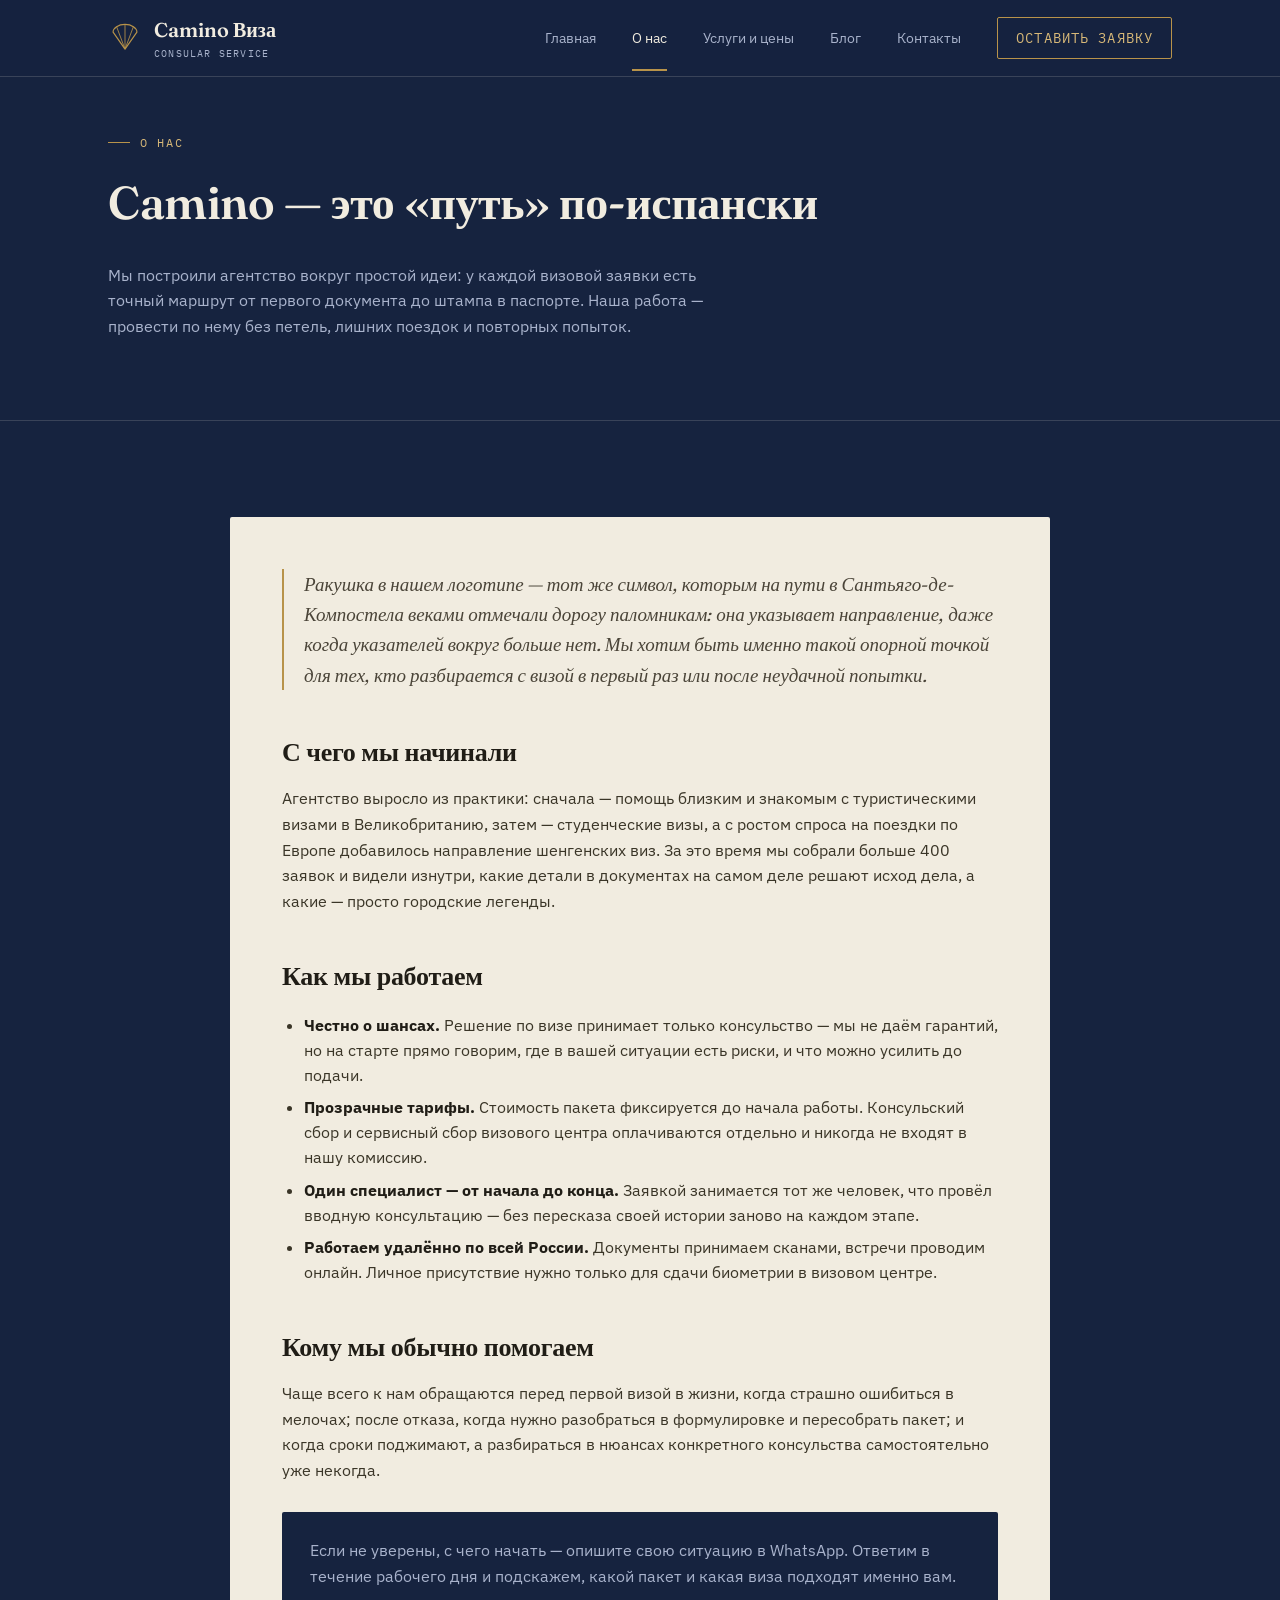
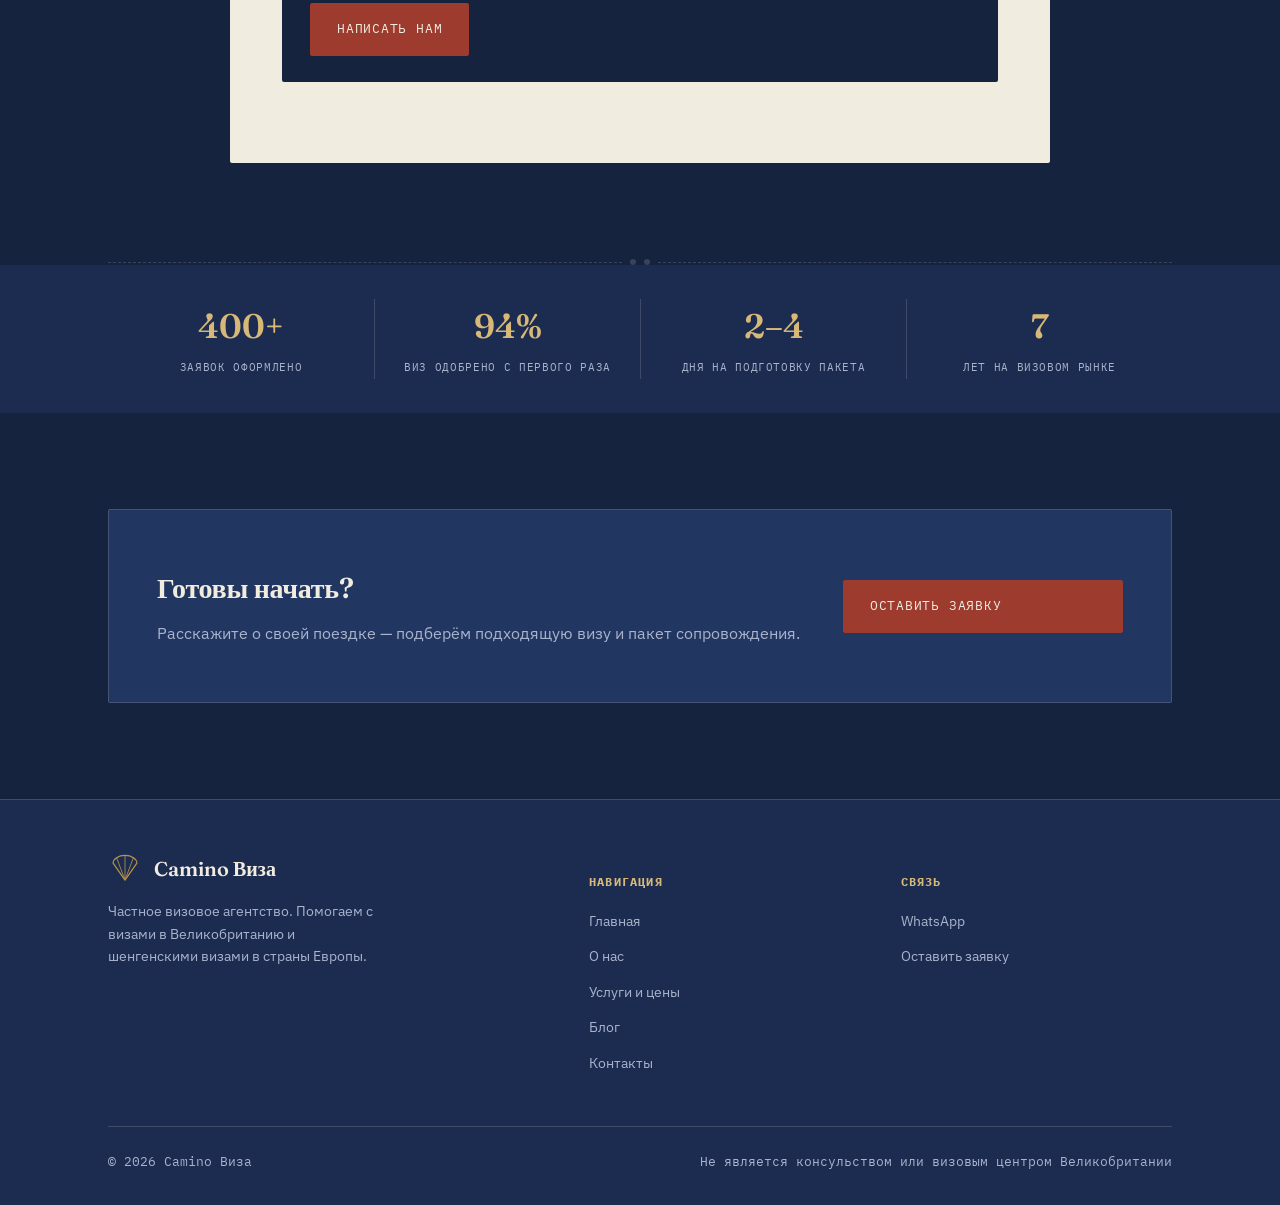
==== about.html @ cd6d2263 "Add files via upload" ====
<!DOCTYPE html>
<html lang="ru">
<head>
<meta charset="UTF-8">
<meta name="viewport" content="width=device-width, initial-scale=1.0">
<title>О нас — Camino Виза</title>
<meta name="description" content="Camino Виза — частное визовое агентство. Помогаем с туристическими и студенческими визами в Великобританию и шенгенскими визами в страны Европы. Честно о шансах, прозрачные тарифы, личный контакт.">
<link rel="canonical" href="https://caminovisa.ru/about.html">
<meta property="og:type" content="website">
<meta property="og:title" content="О нас — Camino Виза">
<meta property="og:description" content="Частное визовое агентство: честно о шансах, прозрачные тарифы, личный контакт вместо колл-центра.">
<link rel="preconnect" href="https://fonts.googleapis.com">
<link rel="stylesheet" href="style.css">
</head>
<body>

<header class="site-header">
  <div class="container">
    <a href="index.html" class="brand">
      <svg class="mark" viewBox="0 0 40 40" fill="none" xmlns="http://www.w3.org/2000/svg">
        <path d="M20 33 L6 13 A14 9 0 0 1 34 13 Z" stroke="#b8934a" stroke-width="1.4" stroke-linejoin="round"/>
        <path d="M20 33 L10.1 6.6" stroke="#b8934a" stroke-width="1"/>
        <path d="M20 33 L20 4" stroke="#b8934a" stroke-width="1"/>
        <path d="M20 33 L29.9 6.6" stroke="#b8934a" stroke-width="1"/>
      </svg>
      <span>Camino Виза<small>Consular Service</small></span>
    </a>
    <nav class="nav" id="siteNav">
      <a href="index.html">Главная</a>
      <a href="about.html" class="active">О нас</a>
      <a href="services.html">Услуги и цены</a>
      <a href="blog.html">Блог</a>
      <a href="contacts.html">Контакты</a>
      <a href="contacts.html" class="nav-cta">Оставить заявку</a>
    </nav>
    <button class="burger" id="burgerBtn" aria-label="Меню">☰</button>
  </div>
</header>

<section class="page-hero">
  <div class="container">
    <div class="eyebrow">О нас</div>
    <h1>Camino — это «путь» по-испански</h1>
    <p>Мы построили агентство вокруг простой идеи: у каждой визовой заявки есть точный маршрут от первого документа до штампа в паспорте. Наша работа — провести по нему без петель, лишних поездок и повторных попыток.</p>
  </div>
</section>

<section class="section">
  <div class="container">
    <div class="article-wrap">
      <p class="lead">Ракушка в нашем логотипе — тот же символ, которым на пути в Сантьяго-де-Компостела веками отмечали дорогу паломникам: она указывает направление, даже когда указателей вокруг больше нет. Мы хотим быть именно такой опорной точкой для тех, кто разбирается с визой в первый раз или после неудачной попытки.</p>

      <h2>С чего мы начинали</h2>
      <p>Агентство выросло из практики: сначала — помощь близким и знакомым с туристическими визами в Великобританию, затем — студенческие визы, а с ростом спроса на поездки по Европе добавилось направление шенгенских виз. За это время мы собрали больше 400 заявок и видели изнутри, какие детали в документах на самом деле решают исход дела, а какие — просто городские легенды.</p>

      <h2>Как мы работаем</h2>
      <ul>
        <li><strong>Честно о шансах.</strong> Решение по визе принимает только консульство — мы не даём гарантий, но на старте прямо говорим, где в вашей ситуации есть риски, и что можно усилить до подачи.</li>
        <li><strong>Прозрачные тарифы.</strong> Стоимость пакета фиксируется до начала работы. Консульский сбор и сервисный сбор визового центра оплачиваются отдельно и никогда не входят в нашу комиссию.</li>
        <li><strong>Один специалист — от начала до конца.</strong> Заявкой занимается тот же человек, что провёл вводную консультацию — без пересказа своей истории заново на каждом этапе.</li>
        <li><strong>Работаем удалённо по всей России.</strong> Документы принимаем сканами, встречи проводим онлайн. Личное присутствие нужно только для сдачи биометрии в визовом центре.</li>
      </ul>

      <h2>Кому мы обычно помогаем</h2>
      <p>Чаще всего к нам обращаются перед первой визой в жизни, когда страшно ошибиться в мелочах; после отказа, когда нужно разобраться в формулировке и пересобрать пакет; и когда сроки поджимают, а разбираться в нюансах конкретного консульства самостоятельно уже некогда.</p>

      <div class="article-callout">
        <p>Если не уверены, с чего начать — опишите свою ситуацию в WhatsApp. Ответим в течение рабочего дня и подскажем, какой пакет и какая виза подходят именно вам.</p>
        <a href="contacts.html" class="btn btn-primary">Написать нам</a>
      </div>
    </div>
  </div>
</section>

<div class="perf"><span class="perf-dot"></span><span class="perf-dot"></span></div>

<section class="trust-bar" style="border-bottom:none;">
  <div class="container">
    <div class="trust-item">
      <span class="trust-num">400+</span>
      <span class="trust-label">заявок оформлено</span>
    </div>
    <div class="trust-item">
      <span class="trust-num">94%</span>
      <span class="trust-label">виз одобрено с первого раза</span>
    </div>
    <div class="trust-item">
      <span class="trust-num">2–4</span>
      <span class="trust-label">дня на подготовку пакета</span>
    </div>
    <div class="trust-item">
      <span class="trust-num">7</span>
      <span class="trust-label">лет на визовом рынке</span>
    </div>
  </div>
</section>

<section class="section">
  <div class="container">
    <div class="cta-block">
      <div>
        <h3>Готовы начать?</h3>
        <p>Расскажите о своей поездке — подберём подходящую визу и пакет сопровождения.</p>
      </div>
      <a href="contacts.html" class="btn btn-primary">Оставить заявку</a>
    </div>
  </div>
</section>

<footer class="site-footer">
  <div class="container">
    <div class="footer-grid">
      <div>
        <div class="brand" style="margin-bottom:14px;">
          <svg class="mark" viewBox="0 0 40 40" fill="none" xmlns="http://www.w3.org/2000/svg" width="30" height="30">
            <path d="M20 33 L6 13 A14 9 0 0 1 34 13 Z" stroke="#b8934a" stroke-width="1.4" stroke-linejoin="round"/>
            <path d="M20 33 L10.1 6.6" stroke="#b8934a" stroke-width="1"/>
            <path d="M20 33 L20 4" stroke="#b8934a" stroke-width="1"/>
            <path d="M20 33 L29.9 6.6" stroke="#b8934a" stroke-width="1"/>
          </svg>
          <span>Camino Виза</span>
        </div>
        <p style="color:var(--text-muted);font-size:14px;max-width:34ch;">Частное визовое агентство. Помогаем с визами в Великобританию и шенгенскими визами в страны Европы.</p>
      </div>
      <div>
        <h5>Навигация</h5>
        <ul>
          <li><a href="index.html">Главная</a></li>
          <li><a href="about.html">О нас</a></li>
          <li><a href="services.html">Услуги и цены</a></li>
          <li><a href="blog.html">Блог</a></li>
          <li><a href="contacts.html">Контакты</a></li>
        </ul>
      </div>
      <div>
        <h5>Связь</h5>
        <ul>
          <li><a href="contacts.html">WhatsApp</a></li>
          <li><a href="contacts.html">Оставить заявку</a></li>
        </ul>
      </div>
    </div>
    <div class="footer-bottom">
      <span>© 2026 Camino Виза</span>
      <span>Не является консульством или визовым центром Великобритании</span>
    </div>
  </div>
</footer>

<script src="script.js"></script>
</body>
</html>
---- style.css ----
@import url('https://fonts.googleapis.com/css2?family=Fraunces:ital,opsz,wght@0,9..144,400;0,9..144,500;0,9..144,600;0,9..144,700;1,9..144,500&family=IBM+Plex+Sans:wght@400;500;600;700&family=IBM+Plex+Mono:wght@400;500;600&display=swap');

:root{
  --ink: #16233f;
  --ink-2: #1c2c50;
  --ink-3: #223662;
  --paper: #f1ece0;
  --paper-2: #e6dcc7;
  --gold: #b8934a;
  --gold-light: #d7b878;
  --red: #9c3b2e;
  --red-light: #b85041;
  --text-dark: #201d16;
  --text-light: #f1ece0;
  --text-muted: #a9b3cc;
  --line: rgba(241,236,224,0.16);
  --radius: 2px;
  --max: 1120px;
}

*,*::before,*::after{box-sizing:border-box;}
html{scroll-behavior:smooth;}
body{
  margin:0;
  background:var(--ink);
  color:var(--text-light);
  font-family:'IBM Plex Sans', sans-serif;
  font-size:16px;
  line-height:1.6;
  -webkit-font-smoothing:antialiased;
}
h1,h2,h3,h4{
  font-family:'Fraunces', serif;
  margin:0 0 .5em;
  font-weight:600;
  letter-spacing:-0.01em;
  color:var(--text-light);
}
p{margin:0 0 1em;}
a{color:inherit;text-decoration:none;}
img{max-width:100%;display:block;}
.container{max-width:var(--max);margin:0 auto;padding:0 28px;}

.eyebrow{
  font-family:'IBM Plex Mono', monospace;
  font-size:12px;
  letter-spacing:.14em;
  text-transform:uppercase;
  color:var(--gold-light);
  display:flex;
  align-items:center;
  gap:10px;
  margin-bottom:14px;
}
.eyebrow::before{
  content:"";
  width:22px;height:1px;background:var(--gold);
  display:inline-block;
}

/* ---------- header ---------- */
.site-header{
  position:sticky;top:0;z-index:50;
  background:rgba(22,35,63,0.92);
  backdrop-filter:blur(6px);
  border-bottom:1px solid var(--line);
}
.site-header .container{
  display:flex;align-items:center;justify-content:space-between;
  height:76px;
}
.brand{
  display:flex;align-items:center;gap:12px;
  font-family:'Fraunces', serif;
  font-weight:600;
  font-size:20px;
  color:var(--text-light);
}
.brand .mark{width:34px;height:34px;flex:none;}
.brand small{
  display:block;
  font-family:'IBM Plex Mono', monospace;
  font-size:10px;
  letter-spacing:.12em;
  text-transform:uppercase;
  color:var(--text-muted);
  font-weight:400;
}
.nav{display:flex;align-items:center;gap:36px;}
.nav a{
  font-size:14px;
  color:var(--text-muted);
  transition:color .2s;
  position:relative;
}
.nav a:hover, .nav a.active{color:var(--text-light);}
.nav a.active::after{
  content:"";
  position:absolute;left:0;right:0;bottom:-22px;
  height:2px;background:var(--gold);
}
.nav-cta{
  font-family:'IBM Plex Mono', monospace;
  font-size:12px;
  letter-spacing:.08em;
  text-transform:uppercase;
  border:1px solid var(--gold);
  color:var(--gold-light) !important;
  padding:9px 18px;
  border-radius:var(--radius);
}
.nav-cta:hover{background:var(--gold);color:var(--ink) !important;}
.burger{display:none;background:none;border:0;color:var(--text-light);font-size:24px;cursor:pointer;}

/* ---------- buttons ---------- */
.btn{
  display:inline-flex;align-items:center;gap:10px;
  font-family:'IBM Plex Mono', monospace;
  font-size:13px;letter-spacing:.06em;text-transform:uppercase;
  padding:15px 26px;
  border-radius:var(--radius);
  border:1px solid transparent;
  cursor:pointer;
  transition:all .2s;
}
.btn-primary{background:var(--red);color:var(--text-light);border-color:var(--red);}
.btn-primary:hover{background:var(--red-light);border-color:var(--red-light);}
.btn-outline{border-color:var(--gold);color:var(--gold-light);}
.btn-outline:hover{background:var(--gold);color:var(--ink);}
.btn-ghost{color:var(--text-light);border-color:var(--line);}
.btn-ghost:hover{border-color:var(--text-light);}

/* ---------- hero ---------- */
.hero{
  padding:74px 0 96px;
  position:relative;
  overflow:hidden;
  border-bottom:1px solid var(--line);
}
.hero .container{
  display:grid;
  grid-template-columns:1.15fr .85fr;
  gap:56px;
  align-items:center;
}
.hero h1{
  font-size:clamp(34px,4.6vw,58px);
  line-height:1.05;
}
.hero h1 em{
  font-style:italic;
  color:var(--gold-light);
}
.hero .lede{
  font-size:17px;
  color:var(--text-muted);
  max-width:46ch;
}
.hero-actions{display:flex;gap:16px;margin-top:30px;flex-wrap:wrap;}

.hero-stamp-wrap{
  position:relative;
  display:flex;align-items:center;justify-content:center;
}
.stamp{width:min(320px,100%);}
.stamp-ring{animation:none;}
@media (prefers-reduced-motion: no-preference){
  .stamp-ring{
    animation: stamp-in .9s cubic-bezier(.2,.9,.25,1) both;
    animation-delay:.15s;
  }
  @keyframes stamp-in{
    0%{transform:scale(1.9) rotate(-14deg);opacity:0;}
    60%{opacity:1;}
    100%{transform:scale(1) rotate(-8deg);opacity:1;}
  }
}

/* trust bar */
.trust-bar{
  border-bottom:1px solid var(--line);
  background:var(--ink-2);
}
.trust-bar .container{
  display:grid;grid-template-columns:repeat(4,1fr);
  padding:34px 28px;
}
.trust-item{
  text-align:center;
  border-left:1px solid var(--line);
  padding:0 12px;
}
.trust-item:first-child{border-left:none;}
.trust-num{
  font-family:'Fraunces', serif;
  font-size:34px;font-weight:600;color:var(--gold-light);
  display:block;
}
.trust-label{
  font-family:'IBM Plex Mono', monospace;
  font-size:11px;letter-spacing:.06em;text-transform:uppercase;
  color:var(--text-muted);
}

/* ---------- perforated divider ---------- */
.perf{
  display:flex;align-items:center;gap:8px;
  padding:0 28px;
  max-width:var(--max);margin:0 auto;
}
.perf::before,.perf::after{
  content:"";flex:1;height:0;
  border-top:1px dashed var(--line);
}
.perf-dot{width:6px;height:6px;border-radius:50%;background:var(--line);}

/* ---------- section ---------- */
.section{padding:96px 0;}
.section-head{
  max-width:640px;
  margin-bottom:56px;
}
.section-head h2{font-size:clamp(26px,3.4vw,38px);}
.section-head p{color:var(--text-muted);font-size:16px;}
.section-alt{background:var(--ink-2);}

/* ---------- services cards ---------- */
.cards-grid{
  display:grid;grid-template-columns:repeat(auto-fit, minmax(300px,1fr));gap:28px;
}
.doc-card{
  background:var(--paper);
  color:var(--text-dark);
  border-radius:var(--radius);
  padding:38px 34px;
  position:relative;
  border:1px solid var(--paper-2);
}
.doc-card::before{
  content:attr(data-code);
  position:absolute;top:22px;right:26px;
  font-family:'IBM Plex Mono', monospace;
  font-size:11px;letter-spacing:.08em;
  color:#8a7550;
}
.doc-card h3{color:var(--text-dark);font-size:24px;margin-bottom:10px;}
.doc-card p{color:#4a4438;}
.doc-card .tag{
  display:inline-block;
  font-family:'IBM Plex Mono', monospace;
  font-size:11px;letter-spacing:.08em;text-transform:uppercase;
  background:var(--ink);color:var(--gold-light);
  padding:5px 10px;border-radius:2px;
  margin-bottom:18px;
}
.doc-card ul{margin:18px 0 0;padding:0;list-style:none;}
.doc-card li{
  padding:9px 0;
  border-top:1px dashed var(--paper-2);
  font-size:14.5px;color:#3a3527;
  display:flex;gap:10px;
}
.doc-card li::before{content:"—";color:var(--red);flex:none;}
.doc-card a.card-link{
  margin-top:22px;display:inline-flex;
  font-family:'IBM Plex Mono', monospace;font-size:12.5px;
  letter-spacing:.06em;text-transform:uppercase;
  color:var(--red);border-bottom:1px solid var(--red);
  padding-bottom:2px;
}

/* ---------- process ---------- */
.process-list{border-top:1px solid var(--line);}
.process-item{
  display:grid;grid-template-columns:90px 1fr;gap:28px;
  padding:30px 0;
  border-bottom:1px solid var(--line);
}
.process-num{
  font-family:'Fraunces', serif;
  font-size:38px;color:var(--gold-light);opacity:.85;
}
.process-item h4{font-size:19px;margin-bottom:6px;}
.process-item p{color:var(--text-muted);margin:0;max-width:60ch;}

/* ---------- pricing ---------- */
.price-grid{display:grid;grid-template-columns:repeat(3,1fr);gap:24px;}
.price-card{
  border:1px solid var(--line);
  border-radius:var(--radius);
  padding:34px 28px;
  display:flex;flex-direction:column;
  position:relative;
}
.price-card.featured{
  border-color:var(--gold);
  background:linear-gradient(180deg, rgba(184,147,74,0.09), transparent 40%);
}
.price-card .seal{
  position:absolute;top:-14px;right:24px;
  font-family:'IBM Plex Mono', monospace;
  font-size:10.5px;letter-spacing:.08em;text-transform:uppercase;
  background:var(--red);color:var(--text-light);
  padding:5px 10px;border-radius:2px;
}
.price-name{font-family:'IBM Plex Mono', monospace;font-size:13px;letter-spacing:.1em;text-transform:uppercase;color:var(--gold-light);margin-bottom:14px;}
.price-value{font-family:'Fraunces', serif;font-size:34px;font-weight:600;margin-bottom:4px;white-space:nowrap;}
.price-value span{font-size:16px;font-family:'IBM Plex Sans';color:var(--text-muted);font-weight:400;}
.price-note{font-size:13px;color:var(--text-muted);margin-bottom:22px;}
.price-card ul{list-style:none;margin:0 0 26px;padding:0;flex:1;}
.price-card li{
  padding:10px 0;border-top:1px solid var(--line);
  font-size:14.5px;display:flex;gap:10px;color:var(--text-light);
}
.price-card li::before{content:"✓";color:var(--gold-light);flex:none;}

/* ---------- reviews ---------- */
.review-grid{display:grid;grid-template-columns:repeat(3,1fr);gap:24px;}
.review-card{
  background:var(--paper);color:var(--text-dark);
  border-radius:var(--radius);padding:30px 28px;
  border:1px solid var(--paper-2);
}
.review-stars{color:var(--red);letter-spacing:2px;margin-bottom:14px;font-size:14px;}
.review-text{font-size:14.5px;color:#3a3527;margin-bottom:20px;}
.review-name{font-family:'IBM Plex Mono', monospace;font-size:12px;letter-spacing:.06em;text-transform:uppercase;color:#6b5a37;}

/* ---------- faq ---------- */
.faq-item{border-bottom:1px solid var(--line);}
.faq-q{
  display:flex;justify-content:space-between;align-items:center;
  padding:22px 0;cursor:pointer;
  font-family:'Fraunces', serif;font-size:18px;
}
.faq-q .plus{font-family:'IBM Plex Mono', monospace;color:var(--gold-light);font-size:20px;transition:transform .2s;}
.faq-item.open .plus{transform:rotate(45deg);}
.faq-a{max-height:0;overflow:hidden;transition:max-height .25s ease;}
.faq-a p{color:var(--text-muted);padding-bottom:20px;margin:0;max-width:64ch;}

/* ---------- cta ---------- */
.cta-block{
  background:var(--ink-3);
  border:1px solid var(--line);
  border-radius:var(--radius);
  padding:56px 48px;
  display:grid;grid-template-columns:1.4fr .6fr;
  gap:32px;align-items:center;
}
.cta-block h3{font-size:28px;margin-bottom:10px;}
.cta-block p{color:var(--text-muted);margin:0;}

/* ---------- footer ---------- */
.site-footer{
  border-top:1px solid var(--line);
  padding:52px 0 34px;
  background:var(--ink-2);
}
.footer-grid{
  display:grid;grid-template-columns:1.3fr .8fr .8fr;gap:40px;
  margin-bottom:40px;
}
.footer-grid h5{
  font-family:'IBM Plex Mono', monospace;
  font-size:12px;letter-spacing:.1em;text-transform:uppercase;
  color:var(--gold-light);margin-bottom:16px;
}
.footer-grid ul{list-style:none;margin:0;padding:0;}
.footer-grid li{margin-bottom:10px;}
.footer-grid a{color:var(--text-muted);font-size:14px;}
.footer-grid a:hover{color:var(--text-light);}
.footer-bottom{
  border-top:1px solid var(--line);
  padding-top:24px;
  display:flex;justify-content:space-between;
  font-size:12.5px;color:var(--text-muted);
  font-family:'IBM Plex Mono', monospace;
}

/* ---------- page hero (inner pages) ---------- */
.page-hero{
  padding:56px 0 64px;
  border-bottom:1px solid var(--line);
}
.page-hero h1{font-size:clamp(30px,4vw,46px);}
.page-hero p{color:var(--text-muted);max-width:60ch;font-size:16px;}

/* ---------- checklist table (services page) ---------- */
.visa-block{padding:80px 0;border-bottom:1px solid var(--line);}
.visa-head{display:flex;align-items:baseline;gap:20px;margin-bottom:34px;flex-wrap:wrap;}
.visa-head h2{font-size:32px;margin:0;}
.visa-head .visa-code{
  font-family:'IBM Plex Mono', monospace;color:var(--gold-light);font-size:13px;letter-spacing:.1em;
}
.visa-columns{display:grid;grid-template-columns:1fr 1fr;gap:48px;}
.visa-columns h4{
  font-family:'IBM Plex Mono', monospace;font-size:12.5px;letter-spacing:.08em;text-transform:uppercase;
  color:var(--text-muted);margin-bottom:16px;
}
.checklist{list-style:none;margin:0;padding:0;}
.checklist li{
  display:flex;gap:12px;
  padding:12px 0;
  border-top:1px dashed var(--line);
  font-size:14.5px;
}
.checklist li::before{
  content:"";
  flex:none;width:16px;height:16px;margin-top:2px;
  border:1px solid var(--gold);border-radius:2px;
}

/* ---------- contact page ---------- */
.contact-grid{display:grid;grid-template-columns:1fr 1fr;gap:56px;}
.contact-card{
  background:var(--paper);color:var(--text-dark);
  border-radius:var(--radius);padding:40px;
}
.contact-card h3{color:var(--text-dark);}
.field{margin-bottom:18px;}
.field label{
  display:block;font-family:'IBM Plex Mono', monospace;font-size:11.5px;
  letter-spacing:.08em;text-transform:uppercase;color:#6b5a37;margin-bottom:7px;
}
.field input, .field select, .field textarea{
  width:100%;
  border:1px solid var(--paper-2);
  background:#fbf9f4;
  padding:12px 14px;
  font-family:'IBM Plex Sans', sans-serif;
  font-size:14.5px;
  color:var(--text-dark);
  border-radius:2px;
}
.field textarea{resize:vertical;min-height:96px;}
.contact-note{font-size:12.5px;color:#6b5a37;margin-top:14px;}

.contact-info-item{
  display:flex;gap:18px;padding:22px 0;border-top:1px solid var(--line);
}
.contact-info-item:first-child{border-top:none;}
.contact-info-item .ico{
  width:38px;height:38px;flex:none;border:1px solid var(--gold);border-radius:50%;
  display:flex;align-items:center;justify-content:center;color:var(--gold-light);
  font-family:'IBM Plex Mono', monospace;font-size:14px;
}
.contact-info-item h4{margin:0 0 4px;font-size:16px;}
.contact-info-item p{margin:0;color:var(--text-muted);font-size:14px;}

/* ---------- blog index ---------- */
.blog-grid{display:grid;grid-template-columns:repeat(auto-fit, minmax(300px,1fr));gap:28px;}
.blog-card{
  background:var(--paper);color:var(--text-dark);
  border-radius:var(--radius);padding:32px 30px;
  border:1px solid var(--paper-2);
  display:flex;flex-direction:column;
}
.blog-card .blog-date{
  font-family:'IBM Plex Mono', monospace;font-size:11.5px;letter-spacing:.08em;text-transform:uppercase;
  color:#8a7550;margin-bottom:14px;
}
.blog-card h3{color:var(--text-dark);font-size:21px;margin-bottom:10px;line-height:1.25;}
.blog-card p{color:#4a4438;font-size:14.5px;flex:1;}
.blog-card a.card-link{
  margin-top:6px;display:inline-flex;
  font-family:'IBM Plex Mono', monospace;font-size:12.5px;
  letter-spacing:.06em;text-transform:uppercase;
  color:var(--red);border-bottom:1px solid var(--red);
  padding-bottom:2px;align-self:flex-start;
}

/* ---------- breadcrumb ---------- */
.breadcrumb{
  font-family:'IBM Plex Mono', monospace;font-size:12px;letter-spacing:.04em;
  color:var(--text-muted);margin-bottom:18px;
}
.breadcrumb a{color:var(--gold-light);}
.breadcrumb a:hover{text-decoration:underline;}

/* ---------- long-form article ---------- */
.article-hero{padding:52px 0 0;}
.article-meta{
  display:flex;gap:18px;flex-wrap:wrap;
  font-family:'IBM Plex Mono', monospace;font-size:12px;letter-spacing:.06em;text-transform:uppercase;
  color:var(--text-muted);margin-bottom:24px;
}
.article-wrap{
  background:var(--paper);color:var(--text-dark);
  border-radius:var(--radius);
  padding:52px;
  max-width:820px;margin:0 auto;
}
.article-wrap h2{
  color:var(--text-dark);font-size:26px;margin-top:1.6em;margin-bottom:.5em;
}
.article-wrap h2:first-child{margin-top:0;}
.article-wrap h3{color:var(--text-dark);font-size:19px;margin-top:1.4em;margin-bottom:.5em;}
.article-wrap p{color:#3a3527;font-size:16px;margin-bottom:1.1em;}
.article-wrap ul, .article-wrap ol{color:#3a3527;font-size:15.5px;padding-left:22px;margin-bottom:1.3em;}
.article-wrap li{margin-bottom:8px;}
.article-wrap strong{color:var(--text-dark);}
.article-wrap .lead{
  font-family:'Fraunces', serif;font-style:italic;font-size:19px;color:#4a4438;
  border-left:2px solid var(--gold);padding-left:20px;margin-bottom:1.6em;
}
.article-callout{
  background:var(--ink);color:var(--text-light);
  border-radius:var(--radius);padding:26px 28px;margin:1.8em 0;
}
.article-callout p{color:var(--text-muted);margin-bottom:14px;}
.article-callout a.btn{margin:0;}
.article-divider{border:none;border-top:1px dashed var(--paper-2);margin:2em 0;}
.article-footer-nav{
  max-width:820px;margin:48px auto 0;
  display:flex;justify-content:space-between;gap:20px;flex-wrap:wrap;
}

@media (max-width:920px){
  .article-wrap{padding:32px 24px;}
  .hero .container{grid-template-columns:1fr;}
  .hero-stamp-wrap{order:-1;max-width:200px;margin:0 auto;}
  .trust-bar .container{grid-template-columns:repeat(2,1fr);row-gap:24px;}
  .trust-item:nth-child(3){border-left:none;}
  .cards-grid{grid-template-columns:1fr;}
  .price-grid{grid-template-columns:1fr;}
  .review-grid{grid-template-columns:1fr;}
  .cta-block{grid-template-columns:1fr;text-align:left;}
  .footer-grid{grid-template-columns:1fr;gap:26px;}
  .visa-columns{grid-template-columns:1fr;gap:8px;}
  .contact-grid{grid-template-columns:1fr;}
  .nav{
    position:fixed;top:76px;left:0;right:0;bottom:0;
    background:var(--ink);
    flex-direction:column;justify-content:flex-start;
    padding:36px 28px;gap:26px;
    transform:translateX(100%);
    transition:transform .25s ease;
  }
  .nav.open{transform:translateX(0);}
  .burger{display:block;}
  .nav a{font-size:18px;}
}
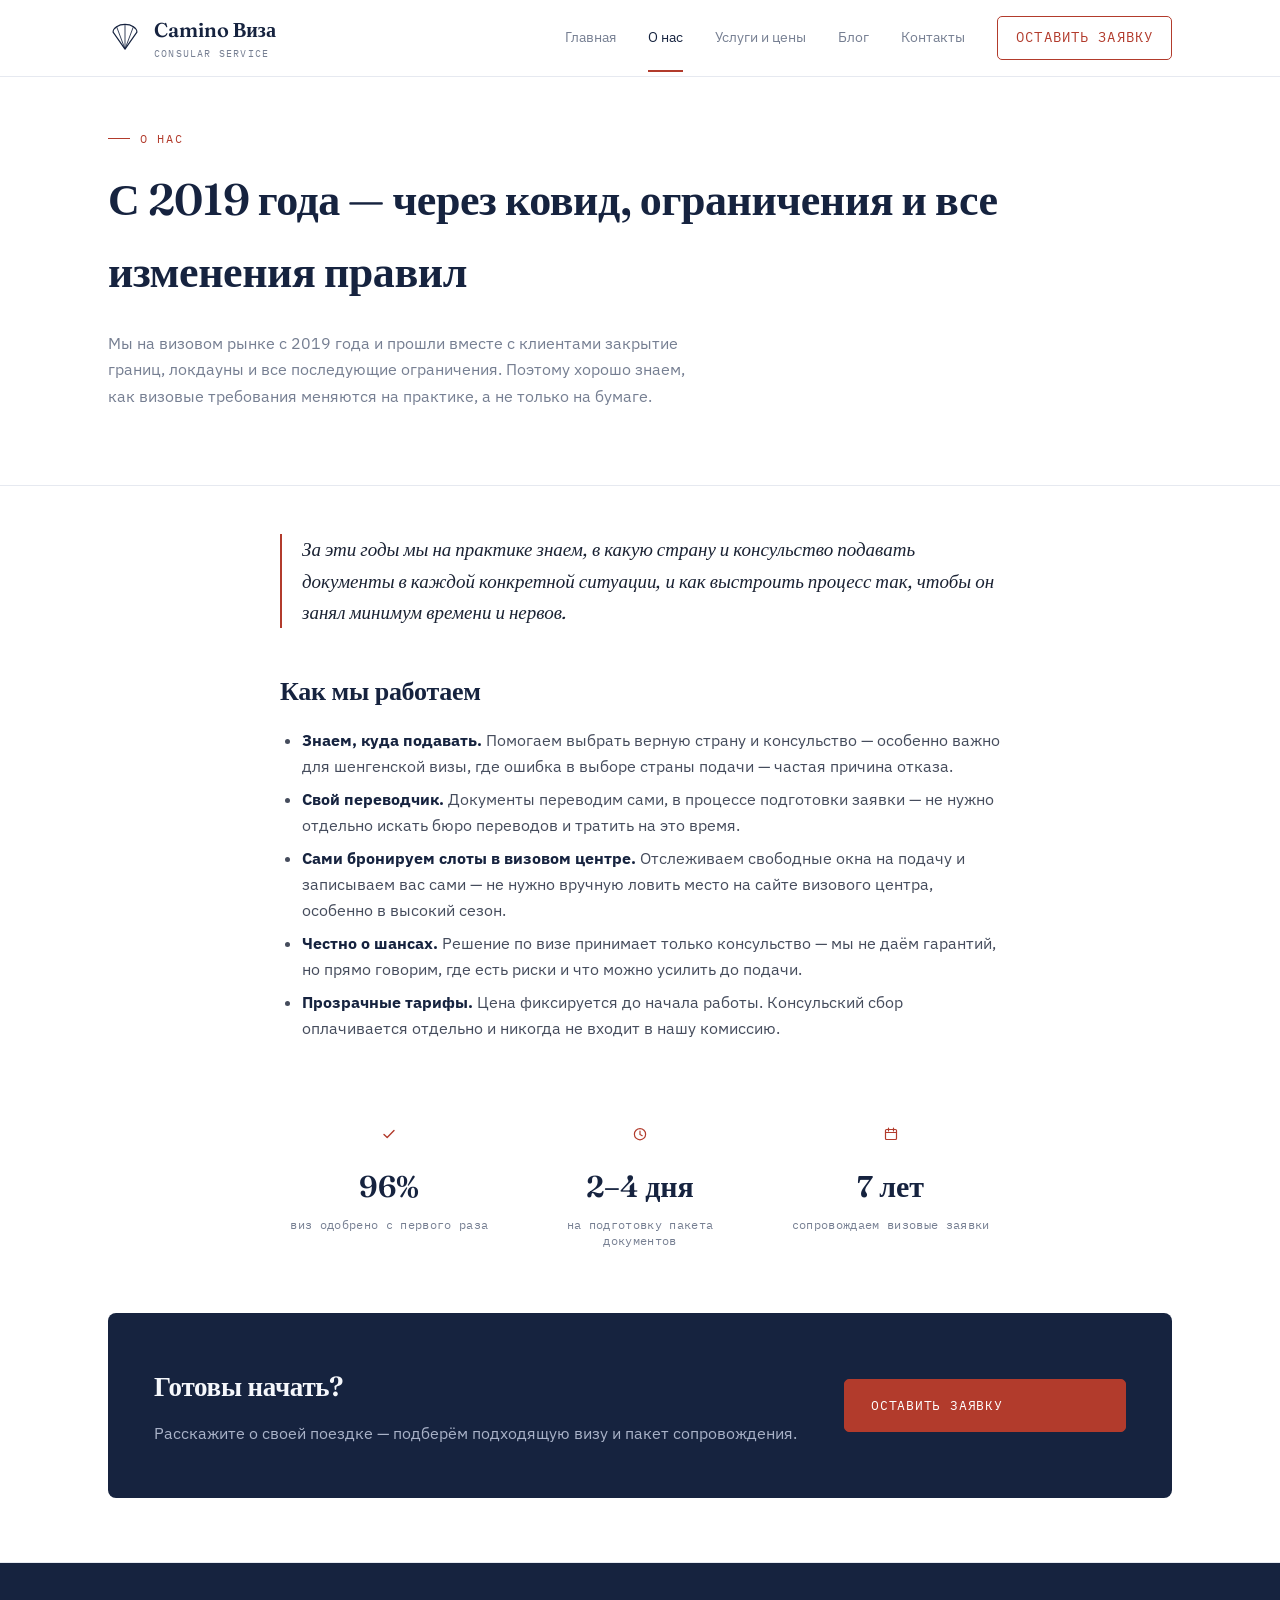
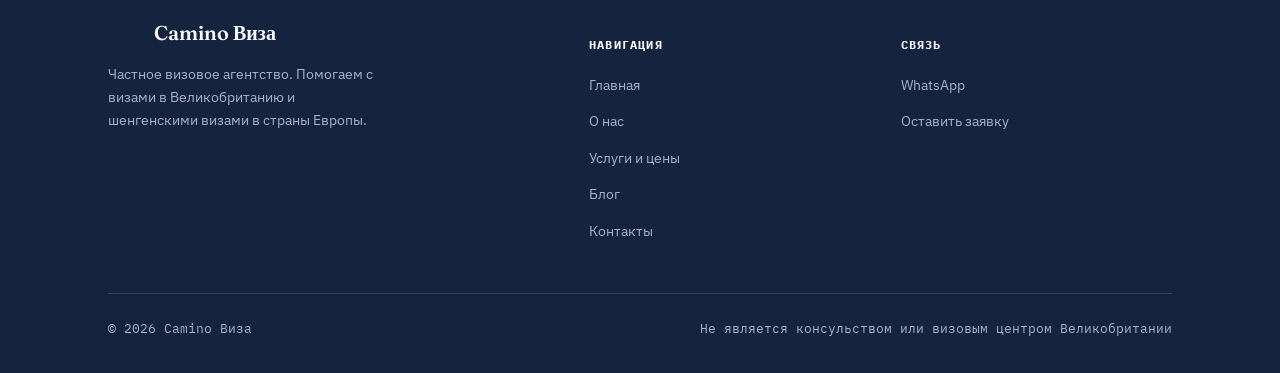
==== commit 7a732f85: "Add files via upload" ====
--- a/about.html
+++ b/about.html
@@ -4,11 +4,11 @@
 <meta charset="UTF-8">
 <meta name="viewport" content="width=device-width, initial-scale=1.0">
 <title>О нас — Camino Виза</title>
-<meta name="description" content="Camino Виза — частное визовое агентство. Помогаем с туристическими и студенческими визами в Великобританию и шенгенскими визами в страны Европы. Честно о шансах, прозрачные тарифы, личный контакт.">
+<meta name="description" content="Camino Виза работает с 2019 года: знаем, в какую страну подавать документы, переводим их сами и бронируем слоты в визовом центре. Честно о шансах, прозрачные тарифы.">
 <link rel="canonical" href="https://caminovisa.ru/about.html">
 <meta property="og:type" content="website">
 <meta property="og:title" content="О нас — Camino Виза">
-<meta property="og:description" content="Частное визовое агентство: честно о шансах, прозрачные тарифы, личный контакт вместо колл-центра.">
+<meta property="og:description" content="С 2019 года: знаем, куда подавать документы, свой переводчик и самостоятельное бронирование слотов в визовом центре.">
 <link rel="preconnect" href="https://fonts.googleapis.com">
 <link rel="stylesheet" href="style.css">
 </head>
@@ -18,10 +18,10 @@
   <div class="container">
     <a href="index.html" class="brand">
       <svg class="mark" viewBox="0 0 40 40" fill="none" xmlns="http://www.w3.org/2000/svg">
-        <path d="M20 33 L6 13 A14 9 0 0 1 34 13 Z" stroke="#b8934a" stroke-width="1.4" stroke-linejoin="round"/>
-        <path d="M20 33 L10.1 6.6" stroke="#b8934a" stroke-width="1"/>
-        <path d="M20 33 L20 4" stroke="#b8934a" stroke-width="1"/>
-        <path d="M20 33 L29.9 6.6" stroke="#b8934a" stroke-width="1"/>
+        <path d="M20 33 L6 13 A14 9 0 0 1 34 13 Z" stroke="#16233f" stroke-width="1.4" stroke-linejoin="round"/>
+        <path d="M20 33 L10.1 6.6" stroke="#16233f" stroke-width="1"/>
+        <path d="M20 33 L20 4" stroke="#16233f" stroke-width="1"/>
+        <path d="M20 33 L29.9 6.6" stroke="#16233f" stroke-width="1"/>
       </svg>
       <span>Camino Виза<small>Consular Service</small></span>
     </a>
@@ -40,62 +40,51 @@
 <section class="page-hero">
   <div class="container">
     <div class="eyebrow">О нас</div>
-    <h1>Camino — это «путь» по-испански</h1>
-    <p>Мы построили агентство вокруг простой идеи: у каждой визовой заявки есть точный маршрут от первого документа до штампа в паспорте. Наша работа — провести по нему без петель, лишних поездок и повторных попыток.</p>
+    <h1>С 2019 года — через ковид, ограничения и все изменения правил</h1>
+    <p>Мы на визовом рынке с 2019 года и прошли вместе с клиентами закрытие границ, локдауны и все последующие ограничения. Поэтому хорошо знаем, как визовые требования меняются на практике, а не только на бумаге.</p>
   </div>
 </section>
 
-<section class="section">
+<section class="section" style="padding:48px 0 40px;">
   <div class="container">
-    <div class="article-wrap">
-      <p class="lead">Ракушка в нашем логотипе — тот же символ, которым на пути в Сантьяго-де-Компостела веками отмечали дорогу паломникам: она указывает направление, даже когда указателей вокруг больше нет. Мы хотим быть именно такой опорной точкой для тех, кто разбирается с визой в первый раз или после неудачной попытки.</p>
-
-      <h2>С чего мы начинали</h2>
-      <p>Агентство выросло из практики: сначала — помощь близким и знакомым с туристическими визами в Великобританию, затем — студенческие визы, а с ростом спроса на поездки по Европе добавилось направление шенгенских виз. За это время мы собрали больше 400 заявок и видели изнутри, какие детали в документах на самом деле решают исход дела, а какие — просто городские легенды.</p>
+    <div class="article-wrap content-plain">
+      <p class="lead">За эти годы мы на практике знаем, в какую страну и консульство подавать документы в каждой конкретной ситуации, и как выстроить процесс так, чтобы он занял минимум времени и нервов.</p>
 
       <h2>Как мы работаем</h2>
       <ul>
-        <li><strong>Честно о шансах.</strong> Решение по визе принимает только консульство — мы не даём гарантий, но на старте прямо говорим, где в вашей ситуации есть риски, и что можно усилить до подачи.</li>
-        <li><strong>Прозрачные тарифы.</strong> Стоимость пакета фиксируется до начала работы. Консульский сбор и сервисный сбор визового центра оплачиваются отдельно и никогда не входят в нашу комиссию.</li>
-        <li><strong>Один специалист — от начала до конца.</strong> Заявкой занимается тот же человек, что провёл вводную консультацию — без пересказа своей истории заново на каждом этапе.</li>
-        <li><strong>Работаем удалённо по всей России.</strong> Документы принимаем сканами, встречи проводим онлайн. Личное присутствие нужно только для сдачи биометрии в визовом центре.</li>
+        <li><strong>Знаем, куда подавать.</strong> Помогаем выбрать верную страну и консульство — особенно важно для шенгенской визы, где ошибка в выборе страны подачи — частая причина отказа.</li>
+        <li><strong>Свой переводчик.</strong> Документы переводим сами, в процессе подготовки заявки — не нужно отдельно искать бюро переводов и тратить на это время.</li>
+        <li><strong>Сами бронируем слоты в визовом центре.</strong> Отслеживаем свободные окна на подачу и записываем вас сами — не нужно вручную ловить место на сайте визового центра, особенно в высокий сезон.</li>
+        <li><strong>Честно о шансах.</strong> Решение по визе принимает только консульство — мы не даём гарантий, но прямо говорим, где есть риски и что можно усилить до подачи.</li>
+        <li><strong>Прозрачные тарифы.</strong> Цена фиксируется до начала работы. Консульский сбор оплачивается отдельно и никогда не входит в нашу комиссию.</li>
       </ul>
+    </div>
+  </div>
+</section>
 
-      <h2>Кому мы обычно помогаем</h2>
-      <p>Чаще всего к нам обращаются перед первой визой в жизни, когда страшно ошибиться в мелочах; после отказа, когда нужно разобраться в формулировке и пересобрать пакет; и когда сроки поджимают, а разбираться в нюансах конкретного консульства самостоятельно уже некогда.</p>
-
-      <div class="article-callout">
-        <p>Если не уверены, с чего начать — опишите свою ситуацию в WhatsApp. Ответим в течение рабочего дня и подскажем, какой пакет и какая виза подходят именно вам.</p>
-        <a href="contacts.html" class="btn btn-primary">Написать нам</a>
+<section class="section" style="padding:16px 0 48px;">
+  <div class="container">
+    <div class="stat-grid" style="grid-template-columns:repeat(3,1fr);max-width:720px;margin:0 auto;">
+      <div class="stat-card">
+        <div class="stat-icon"><svg width="16" height="16" viewBox="0 0 16 16" fill="none"><path d="M3 8.5L6.2 11.5L13 4.5" stroke="currentColor" stroke-width="1.4" stroke-linecap="round" stroke-linejoin="round"/></svg></div>
+        <span class="stat-num">96%</span>
+        <div class="stat-label">виз одобрено с первого раза</div>
+      </div>
+      <div class="stat-card">
+        <div class="stat-icon"><svg width="16" height="16" viewBox="0 0 16 16" fill="none"><circle cx="8" cy="8.2" r="5.6" stroke="currentColor" stroke-width="1.2"/><path d="M8 5.2v3.2l2.2 1.3" stroke="currentColor" stroke-width="1.2" stroke-linecap="round"/></svg></div>
+        <span class="stat-num">2–4 дня</span>
+        <div class="stat-label">на подготовку пакета документов</div>
+      </div>
+      <div class="stat-card">
+        <div class="stat-icon"><svg width="16" height="16" viewBox="0 0 16 16" fill="none"><rect x="2.5" y="3.5" width="11" height="10" rx="1" stroke="currentColor" stroke-width="1.2"/><path d="M2.5 6.5h11M5.5 2v3M10.5 2v3" stroke="currentColor" stroke-width="1.2" stroke-linecap="round"/></svg></div>
+        <span class="stat-num">7 лет</span>
+        <div class="stat-label">сопровождаем визовые заявки</div>
       </div>
     </div>
   </div>
 </section>
 
-<div class="perf"><span class="perf-dot"></span><span class="perf-dot"></span></div>
-
-<section class="trust-bar" style="border-bottom:none;">
-  <div class="container">
-    <div class="trust-item">
-      <span class="trust-num">400+</span>
-      <span class="trust-label">заявок оформлено</span>
-    </div>
-    <div class="trust-item">
-      <span class="trust-num">94%</span>
-      <span class="trust-label">виз одобрено с первого раза</span>
-    </div>
-    <div class="trust-item">
-      <span class="trust-num">2–4</span>
-      <span class="trust-label">дня на подготовку пакета</span>
-    </div>
-    <div class="trust-item">
-      <span class="trust-num">7</span>
-      <span class="trust-label">лет на визовом рынке</span>
-    </div>
-  </div>
-</section>
-
-<section class="section">
+<section class="section" style="padding:16px 0 64px;">
   <div class="container">
     <div class="cta-block">
       <div>
@@ -113,14 +102,14 @@
       <div>
         <div class="brand" style="margin-bottom:14px;">
           <svg class="mark" viewBox="0 0 40 40" fill="none" xmlns="http://www.w3.org/2000/svg" width="30" height="30">
-            <path d="M20 33 L6 13 A14 9 0 0 1 34 13 Z" stroke="#b8934a" stroke-width="1.4" stroke-linejoin="round"/>
-            <path d="M20 33 L10.1 6.6" stroke="#b8934a" stroke-width="1"/>
-            <path d="M20 33 L20 4" stroke="#b8934a" stroke-width="1"/>
-            <path d="M20 33 L29.9 6.6" stroke="#b8934a" stroke-width="1"/>
+            <path d="M20 33 L6 13 A14 9 0 0 1 34 13 Z" stroke="#16233f" stroke-width="1.4" stroke-linejoin="round"/>
+            <path d="M20 33 L10.1 6.6" stroke="#16233f" stroke-width="1"/>
+            <path d="M20 33 L20 4" stroke="#16233f" stroke-width="1"/>
+            <path d="M20 33 L29.9 6.6" stroke="#16233f" stroke-width="1"/>
           </svg>
           <span>Camino Виза</span>
         </div>
-        <p style="color:var(--text-muted);font-size:14px;max-width:34ch;">Частное визовое агентство. Помогаем с визами в Великобританию и шенгенскими визами в страны Европы.</p>
+        <p style="color:var(--on-dark-muted);font-size:14px;max-width:34ch;">Частное визовое агентство. Помогаем с визами в Великобританию и шенгенскими визами в страны Европы.</p>
       </div>
       <div>
         <h5>Навигация</h5>
--- a/style.css
+++ b/style.css
@@ -1,32 +1,37 @@
 @import url('https://fonts.googleapis.com/css2?family=Fraunces:ital,opsz,wght@0,9..144,400;0,9..144,500;0,9..144,600;0,9..144,700;1,9..144,500&family=IBM+Plex+Sans:wght@400;500;600;700&family=IBM+Plex+Mono:wght@400;500;600&display=swap');
 
 :root{
-  --ink: #16233f;
-  --ink-2: #1c2c50;
-  --ink-3: #223662;
-  --paper: #f1ece0;
-  --paper-2: #e6dcc7;
-  --gold: #b8934a;
-  --gold-light: #d7b878;
-  --red: #9c3b2e;
-  --red-light: #b85041;
-  --text-dark: #201d16;
-  --text-light: #f1ece0;
-  --text-muted: #a9b3cc;
-  --line: rgba(241,236,224,0.16);
-  --radius: 2px;
+  --bg: #ffffff;
+  --bg-alt: #f4f6fa;
+  --navy: #16233f;
+  --navy-soft: #24365c;
+  --card: #ffffff;
+  --card-border: #e5e8f0;
+  --red: #b23b2c;
+  --red-light: #c9503f;
+  --text-dark: #1a2233;
+  --text-body: #454c5c;
+  --text-muted: #767f92;
+  --line: #e6e9f0;
+  --on-dark-text: #f5f7fb;
+  --on-dark-muted: #a9b2c8;
+  --on-dark-line: rgba(245,247,251,0.14);
+  --radius: 8px;
+  --radius-sm: 5px;
   --max: 1120px;
+  --shadow: 0 2px 14px rgba(22,35,63,0.07);
+  --shadow-md: 0 8px 28px rgba(22,35,63,0.09);
 }
 
 *,*::before,*::after{box-sizing:border-box;}
 html{scroll-behavior:smooth;}
 body{
   margin:0;
-  background:var(--ink);
-  color:var(--text-light);
+  background:var(--bg);
+  color:var(--text-body);
   font-family:'IBM Plex Sans', sans-serif;
   font-size:16px;
-  line-height:1.6;
+  line-height:1.65;
   -webkit-font-smoothing:antialiased;
 }
 h1,h2,h3,h4{
@@ -34,7 +39,7 @@
   margin:0 0 .5em;
   font-weight:600;
   letter-spacing:-0.01em;
-  color:var(--text-light);
+  color:var(--navy);
 }
 p{margin:0 0 1em;}
 a{color:inherit;text-decoration:none;}
@@ -46,7 +51,7 @@
   font-size:12px;
   letter-spacing:.14em;
   text-transform:uppercase;
-  color:var(--gold-light);
+  color:var(--red);
   display:flex;
   align-items:center;
   gap:10px;
@@ -54,14 +59,14 @@
 }
 .eyebrow::before{
   content:"";
-  width:22px;height:1px;background:var(--gold);
+  width:22px;height:1px;background:var(--red);
   display:inline-block;
 }
 
 /* ---------- header ---------- */
 .site-header{
   position:sticky;top:0;z-index:50;
-  background:rgba(22,35,63,0.92);
+  background:rgba(255,255,255,0.92);
   backdrop-filter:blur(6px);
   border-bottom:1px solid var(--line);
 }
@@ -74,7 +79,7 @@
   font-family:'Fraunces', serif;
   font-weight:600;
   font-size:20px;
-  color:var(--text-light);
+  color:var(--navy);
 }
 .brand .mark{width:34px;height:34px;flex:none;}
 .brand small{
@@ -86,31 +91,31 @@
   color:var(--text-muted);
   font-weight:400;
 }
-.nav{display:flex;align-items:center;gap:36px;}
+.nav{display:flex;align-items:center;gap:32px;}
 .nav a{
   font-size:14px;
   color:var(--text-muted);
   transition:color .2s;
   position:relative;
 }
-.nav a:hover, .nav a.active{color:var(--text-light);}
+.nav a:hover, .nav a.active{color:var(--navy);}
 .nav a.active::after{
   content:"";
   position:absolute;left:0;right:0;bottom:-22px;
-  height:2px;background:var(--gold);
+  height:2px;background:var(--red);
 }
 .nav-cta{
   font-family:'IBM Plex Mono', monospace;
   font-size:12px;
   letter-spacing:.08em;
   text-transform:uppercase;
-  border:1px solid var(--gold);
-  color:var(--gold-light) !important;
+  border:1px solid var(--red);
+  color:var(--red) !important;
   padding:9px 18px;
-  border-radius:var(--radius);
-}
-.nav-cta:hover{background:var(--gold);color:var(--ink) !important;}
-.burger{display:none;background:none;border:0;color:var(--text-light);font-size:24px;cursor:pointer;}
+  border-radius:var(--radius-sm);
+}
+.nav-cta:hover{background:var(--red);color:#fff !important;}
+.burger{display:none;background:none;border:0;color:var(--navy);font-size:24px;cursor:pointer;}
 
 /* ---------- buttons ---------- */
 .btn{
@@ -118,21 +123,21 @@
   font-family:'IBM Plex Mono', monospace;
   font-size:13px;letter-spacing:.06em;text-transform:uppercase;
   padding:15px 26px;
-  border-radius:var(--radius);
+  border-radius:var(--radius-sm);
   border:1px solid transparent;
   cursor:pointer;
   transition:all .2s;
 }
-.btn-primary{background:var(--red);color:var(--text-light);border-color:var(--red);}
+.btn-primary{background:var(--red);color:#fff;border-color:var(--red);}
 .btn-primary:hover{background:var(--red-light);border-color:var(--red-light);}
-.btn-outline{border-color:var(--gold);color:var(--gold-light);}
-.btn-outline:hover{background:var(--gold);color:var(--ink);}
-.btn-ghost{color:var(--text-light);border-color:var(--line);}
-.btn-ghost:hover{border-color:var(--text-light);}
+.btn-outline{border-color:var(--navy);color:var(--navy);}
+.btn-outline:hover{background:var(--navy);color:#fff;}
+.btn-ghost{color:var(--navy);border-color:var(--line);}
+.btn-ghost:hover{border-color:var(--navy);}
 
 /* ---------- hero ---------- */
 .hero{
-  padding:74px 0 96px;
+  padding:64px 0 80px;
   position:relative;
   overflow:hidden;
   border-bottom:1px solid var(--line);
@@ -144,12 +149,12 @@
   align-items:center;
 }
 .hero h1{
-  font-size:clamp(34px,4.6vw,58px);
-  line-height:1.05;
+  font-size:clamp(32px,4.4vw,54px);
+  line-height:1.08;
 }
 .hero h1 em{
   font-style:italic;
-  color:var(--gold-light);
+  color:var(--red);
 }
 .hero .lede{
   font-size:17px;
@@ -162,49 +167,71 @@
   position:relative;
   display:flex;align-items:center;justify-content:center;
 }
-.stamp{width:min(320px,100%);}
-.stamp-ring{animation:none;}
+.stamp{width:min(300px,100%);}
 @media (prefers-reduced-motion: no-preference){
   .stamp-ring{
-    animation: stamp-in .9s cubic-bezier(.2,.9,.25,1) both;
-    animation-delay:.15s;
+    animation: stamp-in .7s ease-out both;
+    animation-delay:.1s;
   }
   @keyframes stamp-in{
-    0%{transform:scale(1.9) rotate(-14deg);opacity:0;}
-    60%{opacity:1;}
-    100%{transform:scale(1) rotate(-8deg);opacity:1;}
+    0%{transform:scale(1.06);opacity:0;}
+    100%{transform:scale(1);opacity:1;}
   }
 }
 
-/* trust bar */
+/* trust stats (simple, icon-topped) */
+.stat-grid{
+  display:grid;grid-template-columns:repeat(4,1fr);gap:32px;
+}
+.stat-card{text-align:center;}
+.stat-icon{
+  width:32px;height:32px;margin:0 auto 12px;
+  display:flex;align-items:center;justify-content:center;
+  color:var(--red);
+}
+.stat-num{
+  font-family:'Fraunces', serif;
+  font-size:30px;font-weight:600;color:var(--navy);
+  display:block;margin-bottom:6px;
+}
+.stat-label{
+  font-family:'IBM Plex Mono', monospace;
+  font-size:11.5px;letter-spacing:.03em;
+  color:var(--text-muted);line-height:1.4;
+}
+
+/* trust stats (bordered card variant, used where a heavier look is wanted) */
 .trust-bar{
+  padding:60px 0;
+  background:var(--bg-alt);
   border-bottom:1px solid var(--line);
-  background:var(--ink-2);
-}
-.trust-bar .container{
-  display:grid;grid-template-columns:repeat(4,1fr);
-  padding:34px 28px;
-}
-.trust-item{
+}
+.trust-grid{
+  display:grid;grid-template-columns:repeat(4,1fr);gap:20px;
+}
+.trust-card{
+  background:var(--card);
+  border:1px solid var(--card-border);
+  border-radius:var(--radius);
+  box-shadow:var(--shadow);
+  padding:28px 18px;
   text-align:center;
-  border-left:1px solid var(--line);
-  padding:0 12px;
-}
-.trust-item:first-child{border-left:none;}
+}
+.trust-icon{width:30px;height:30px;margin:0 auto 14px;color:var(--red);}
 .trust-num{
   font-family:'Fraunces', serif;
-  font-size:34px;font-weight:600;color:var(--gold-light);
-  display:block;
+  font-size:32px;font-weight:600;color:var(--navy);
+  display:block;margin-bottom:4px;
 }
 .trust-label{
   font-family:'IBM Plex Mono', monospace;
-  font-size:11px;letter-spacing:.06em;text-transform:uppercase;
+  font-size:11px;letter-spacing:.05em;text-transform:uppercase;
   color:var(--text-muted);
 }
 
-/* ---------- perforated divider ---------- */
+/* ---------- divider ---------- */
 .perf{
-  display:flex;align-items:center;gap:8px;
+  display:flex;align-items:center;
   padding:0 28px;
   max-width:var(--max);margin:0 auto;
 }
@@ -212,52 +239,46 @@
   content:"";flex:1;height:0;
   border-top:1px dashed var(--line);
 }
-.perf-dot{width:6px;height:6px;border-radius:50%;background:var(--line);}
+.perf-dot{display:none;}
 
 /* ---------- section ---------- */
-.section{padding:96px 0;}
+.section{padding:88px 0;}
 .section-head{
   max-width:640px;
-  margin-bottom:56px;
-}
-.section-head h2{font-size:clamp(26px,3.4vw,38px);}
+  margin-bottom:52px;
+}
+.section-head h2{font-size:clamp(26px,3.4vw,36px);}
 .section-head p{color:var(--text-muted);font-size:16px;}
-.section-alt{background:var(--ink-2);}
+.section-alt{background:var(--bg-alt);}
 
 /* ---------- services cards ---------- */
 .cards-grid{
-  display:grid;grid-template-columns:repeat(auto-fit, minmax(300px,1fr));gap:28px;
+  display:grid;grid-template-columns:repeat(auto-fit, minmax(300px,1fr));gap:24px;
 }
 .doc-card{
-  background:var(--paper);
-  color:var(--text-dark);
+  background:var(--card);
+  color:var(--text-body);
   border-radius:var(--radius);
-  padding:38px 34px;
+  padding:34px 30px;
   position:relative;
-  border:1px solid var(--paper-2);
-}
-.doc-card::before{
-  content:attr(data-code);
-  position:absolute;top:22px;right:26px;
-  font-family:'IBM Plex Mono', monospace;
-  font-size:11px;letter-spacing:.08em;
-  color:#8a7550;
-}
-.doc-card h3{color:var(--text-dark);font-size:24px;margin-bottom:10px;}
-.doc-card p{color:#4a4438;}
+  border:1px solid var(--card-border);
+  box-shadow:var(--shadow);
+}
+.doc-card h3{color:var(--navy);font-size:22px;margin-bottom:10px;}
+.doc-card p{color:var(--text-body);}
 .doc-card .tag{
   display:inline-block;
   font-family:'IBM Plex Mono', monospace;
   font-size:11px;letter-spacing:.08em;text-transform:uppercase;
-  background:var(--ink);color:var(--gold-light);
-  padding:5px 10px;border-radius:2px;
+  background:var(--navy);color:#fff;
+  padding:5px 10px;border-radius:3px;
   margin-bottom:18px;
 }
 .doc-card ul{margin:18px 0 0;padding:0;list-style:none;}
 .doc-card li{
   padding:9px 0;
-  border-top:1px dashed var(--paper-2);
-  font-size:14.5px;color:#3a3527;
+  border-top:1px dashed var(--line);
+  font-size:14.5px;color:var(--text-body);
   display:flex;gap:10px;
 }
 .doc-card li::before{content:"—";color:var(--red);flex:none;}
@@ -278,52 +299,64 @@
 }
 .process-num{
   font-family:'Fraunces', serif;
-  font-size:38px;color:var(--gold-light);opacity:.85;
-}
-.process-item h4{font-size:19px;margin-bottom:6px;}
+  font-size:36px;color:var(--navy);opacity:.5;
+}
+.process-item h4{font-size:19px;margin-bottom:6px;color:var(--navy);}
 .process-item p{color:var(--text-muted);margin:0;max-width:60ch;}
 
 /* ---------- pricing ---------- */
-.price-grid{display:grid;grid-template-columns:repeat(3,1fr);gap:24px;}
+.price-grid{display:grid;grid-template-columns:repeat(3,1fr);gap:22px;}
 .price-card{
-  border:1px solid var(--line);
+  background:var(--card);
+  border:1px solid var(--card-border);
   border-radius:var(--radius);
-  padding:34px 28px;
+  box-shadow:var(--shadow);
+  padding:32px 26px;
   display:flex;flex-direction:column;
   position:relative;
 }
 .price-card.featured{
-  border-color:var(--gold);
-  background:linear-gradient(180deg, rgba(184,147,74,0.09), transparent 40%);
+  border-color:var(--navy);
+  box-shadow:var(--shadow-md);
 }
 .price-card .seal{
-  position:absolute;top:-14px;right:24px;
+  position:absolute;top:-13px;right:22px;
   font-family:'IBM Plex Mono', monospace;
   font-size:10.5px;letter-spacing:.08em;text-transform:uppercase;
-  background:var(--red);color:var(--text-light);
-  padding:5px 10px;border-radius:2px;
-}
-.price-name{font-family:'IBM Plex Mono', monospace;font-size:13px;letter-spacing:.1em;text-transform:uppercase;color:var(--gold-light);margin-bottom:14px;}
-.price-value{font-family:'Fraunces', serif;font-size:34px;font-weight:600;margin-bottom:4px;white-space:nowrap;}
+  background:var(--red);color:#fff;
+  padding:5px 10px;border-radius:3px;
+}
+.price-name{font-family:'IBM Plex Mono', monospace;font-size:13px;letter-spacing:.1em;text-transform:uppercase;color:var(--text-muted);margin-bottom:14px;}
+.price-value{font-family:'Fraunces', serif;font-size:34px;font-weight:600;margin-bottom:4px;white-space:nowrap;color:var(--navy);}
 .price-value span{font-size:16px;font-family:'IBM Plex Sans';color:var(--text-muted);font-weight:400;}
 .price-note{font-size:13px;color:var(--text-muted);margin-bottom:22px;}
 .price-card ul{list-style:none;margin:0 0 26px;padding:0;flex:1;}
 .price-card li{
   padding:10px 0;border-top:1px solid var(--line);
-  font-size:14.5px;display:flex;gap:10px;color:var(--text-light);
-}
-.price-card li::before{content:"✓";color:var(--gold-light);flex:none;}
+  font-size:14.5px;display:flex;gap:10px;color:var(--text-body);
+}
+.price-card li::before{content:"✓";color:var(--red);flex:none;}
 
 /* ---------- reviews ---------- */
 .review-grid{display:grid;grid-template-columns:repeat(3,1fr);gap:24px;}
 .review-card{
-  background:var(--paper);color:var(--text-dark);
-  border-radius:var(--radius);padding:30px 28px;
-  border:1px solid var(--paper-2);
+  background:var(--card);color:var(--text-body);
+  border-radius:var(--radius);padding:28px 26px;
+  border:1px solid var(--card-border);
+  box-shadow:var(--shadow);
 }
 .review-stars{color:var(--red);letter-spacing:2px;margin-bottom:14px;font-size:14px;}
-.review-text{font-size:14.5px;color:#3a3527;margin-bottom:20px;}
-.review-name{font-family:'IBM Plex Mono', monospace;font-size:12px;letter-spacing:.06em;text-transform:uppercase;color:#6b5a37;}
+.review-text{font-size:14.5px;color:var(--text-body);margin-bottom:20px;}
+.review-person{display:flex;align-items:center;gap:12px;}
+.review-avatar{
+  width:38px;height:38px;border-radius:50%;flex:none;
+  display:flex;align-items:center;justify-content:center;
+  background:var(--bg-alt);color:var(--navy);
+  font-family:'IBM Plex Mono', monospace;font-size:13px;font-weight:600;
+  border:1px solid var(--card-border);
+}
+.review-name{font-family:'IBM Plex Mono', monospace;font-size:12px;letter-spacing:.04em;color:var(--navy);}
+.review-sub{font-size:12px;color:var(--text-muted);}
 
 /* ---------- faq ---------- */
 .faq-item{border-bottom:1px solid var(--line);}
@@ -331,30 +364,33 @@
   display:flex;justify-content:space-between;align-items:center;
   padding:22px 0;cursor:pointer;
   font-family:'Fraunces', serif;font-size:18px;
-}
-.faq-q .plus{font-family:'IBM Plex Mono', monospace;color:var(--gold-light);font-size:20px;transition:transform .2s;}
+  color:var(--navy);
+}
+.faq-q .plus{font-family:'IBM Plex Mono', monospace;color:var(--red);font-size:20px;transition:transform .2s;}
 .faq-item.open .plus{transform:rotate(45deg);}
 .faq-a{max-height:0;overflow:hidden;transition:max-height .25s ease;}
 .faq-a p{color:var(--text-muted);padding-bottom:20px;margin:0;max-width:64ch;}
 
-/* ---------- cta ---------- */
+/* ---------- cta (dark accent band) ---------- */
 .cta-block{
-  background:var(--ink-3);
-  border:1px solid var(--line);
+  background:var(--navy);
   border-radius:var(--radius);
-  padding:56px 48px;
+  padding:52px 46px;
   display:grid;grid-template-columns:1.4fr .6fr;
   gap:32px;align-items:center;
 }
-.cta-block h3{font-size:28px;margin-bottom:10px;}
-.cta-block p{color:var(--text-muted);margin:0;}
-
-/* ---------- footer ---------- */
+.cta-block h3{font-size:27px;margin-bottom:10px;color:var(--on-dark-text);}
+.cta-block p{color:var(--on-dark-muted);margin:0;}
+
+/* ---------- footer (dark accent band) ---------- */
 .site-footer{
   border-top:1px solid var(--line);
   padding:52px 0 34px;
-  background:var(--ink-2);
-}
+  background:var(--navy);
+  color:var(--on-dark-muted);
+}
+.site-footer .brand{color:var(--on-dark-text);}
+.site-footer .brand small{color:var(--on-dark-muted);}
 .footer-grid{
   display:grid;grid-template-columns:1.3fr .8fr .8fr;gap:40px;
   margin-bottom:40px;
@@ -362,34 +398,34 @@
 .footer-grid h5{
   font-family:'IBM Plex Mono', monospace;
   font-size:12px;letter-spacing:.1em;text-transform:uppercase;
-  color:var(--gold-light);margin-bottom:16px;
+  color:var(--on-dark-text);margin-bottom:16px;
 }
 .footer-grid ul{list-style:none;margin:0;padding:0;}
 .footer-grid li{margin-bottom:10px;}
-.footer-grid a{color:var(--text-muted);font-size:14px;}
-.footer-grid a:hover{color:var(--text-light);}
+.footer-grid a{color:var(--on-dark-muted);font-size:14px;}
+.footer-grid a:hover{color:var(--on-dark-text);}
 .footer-bottom{
-  border-top:1px solid var(--line);
+  border-top:1px solid var(--on-dark-line);
   padding-top:24px;
   display:flex;justify-content:space-between;
-  font-size:12.5px;color:var(--text-muted);
+  font-size:12.5px;color:var(--on-dark-muted);
   font-family:'IBM Plex Mono', monospace;
 }
 
 /* ---------- page hero (inner pages) ---------- */
 .page-hero{
-  padding:56px 0 64px;
+  padding:52px 0 60px;
   border-bottom:1px solid var(--line);
 }
-.page-hero h1{font-size:clamp(30px,4vw,46px);}
+.page-hero h1{font-size:clamp(30px,4vw,44px);}
 .page-hero p{color:var(--text-muted);max-width:60ch;font-size:16px;}
 
 /* ---------- checklist table (services page) ---------- */
-.visa-block{padding:80px 0;border-bottom:1px solid var(--line);}
-.visa-head{display:flex;align-items:baseline;gap:20px;margin-bottom:34px;flex-wrap:wrap;}
-.visa-head h2{font-size:32px;margin:0;}
+.visa-block{padding:72px 0;border-bottom:1px solid var(--line);}
+.visa-head{display:flex;align-items:baseline;gap:20px;margin-bottom:32px;flex-wrap:wrap;}
+.visa-head h2{font-size:30px;margin:0;}
 .visa-head .visa-code{
-  font-family:'IBM Plex Mono', monospace;color:var(--gold-light);font-size:13px;letter-spacing:.1em;
+  font-family:'IBM Plex Mono', monospace;color:var(--red);font-size:13px;letter-spacing:.06em;
 }
 .visa-columns{display:grid;grid-template-columns:1fr 1fr;gap:48px;}
 .visa-columns h4{
@@ -401,65 +437,68 @@
   display:flex;gap:12px;
   padding:12px 0;
   border-top:1px dashed var(--line);
-  font-size:14.5px;
+  font-size:14.5px;color:var(--text-body);
 }
 .checklist li::before{
   content:"";
   flex:none;width:16px;height:16px;margin-top:2px;
-  border:1px solid var(--gold);border-radius:2px;
+  border:1px solid var(--navy);border-radius:3px;
 }
 
 /* ---------- contact page ---------- */
 .contact-grid{display:grid;grid-template-columns:1fr 1fr;gap:56px;}
 .contact-card{
-  background:var(--paper);color:var(--text-dark);
-  border-radius:var(--radius);padding:40px;
-}
-.contact-card h3{color:var(--text-dark);}
+  background:var(--card);color:var(--text-body);
+  border-radius:var(--radius);padding:38px;
+  border:1px solid var(--card-border);
+  box-shadow:var(--shadow);
+}
+.contact-card h3{color:var(--navy);}
 .field{margin-bottom:18px;}
 .field label{
   display:block;font-family:'IBM Plex Mono', monospace;font-size:11.5px;
-  letter-spacing:.08em;text-transform:uppercase;color:#6b5a37;margin-bottom:7px;
+  letter-spacing:.08em;text-transform:uppercase;color:var(--text-muted);margin-bottom:7px;
 }
 .field input, .field select, .field textarea{
   width:100%;
-  border:1px solid var(--paper-2);
-  background:#fbf9f4;
+  border:1px solid var(--card-border);
+  background:var(--bg-alt);
   padding:12px 14px;
   font-family:'IBM Plex Sans', sans-serif;
   font-size:14.5px;
   color:var(--text-dark);
-  border-radius:2px;
+  border-radius:var(--radius-sm);
 }
 .field textarea{resize:vertical;min-height:96px;}
-.contact-note{font-size:12.5px;color:#6b5a37;margin-top:14px;}
+.contact-note{font-size:12.5px;color:var(--text-muted);margin-top:14px;}
 
 .contact-info-item{
   display:flex;gap:18px;padding:22px 0;border-top:1px solid var(--line);
 }
 .contact-info-item:first-child{border-top:none;}
 .contact-info-item .ico{
-  width:38px;height:38px;flex:none;border:1px solid var(--gold);border-radius:50%;
-  display:flex;align-items:center;justify-content:center;color:var(--gold-light);
+  width:38px;height:38px;flex:none;border:1px solid var(--navy);border-radius:50%;
+  display:flex;align-items:center;justify-content:center;color:var(--navy);
   font-family:'IBM Plex Mono', monospace;font-size:14px;
 }
-.contact-info-item h4{margin:0 0 4px;font-size:16px;}
+.contact-info-item h4{margin:0 0 4px;font-size:16px;color:var(--navy);}
 .contact-info-item p{margin:0;color:var(--text-muted);font-size:14px;}
 
 /* ---------- blog index ---------- */
-.blog-grid{display:grid;grid-template-columns:repeat(auto-fit, minmax(300px,1fr));gap:28px;}
+.blog-grid{display:grid;grid-template-columns:repeat(auto-fit, minmax(300px,1fr));gap:24px;}
 .blog-card{
-  background:var(--paper);color:var(--text-dark);
-  border-radius:var(--radius);padding:32px 30px;
-  border:1px solid var(--paper-2);
+  background:var(--card);color:var(--text-body);
+  border-radius:var(--radius);padding:30px 28px;
+  border:1px solid var(--card-border);
+  box-shadow:var(--shadow);
   display:flex;flex-direction:column;
 }
 .blog-card .blog-date{
   font-family:'IBM Plex Mono', monospace;font-size:11.5px;letter-spacing:.08em;text-transform:uppercase;
-  color:#8a7550;margin-bottom:14px;
-}
-.blog-card h3{color:var(--text-dark);font-size:21px;margin-bottom:10px;line-height:1.25;}
-.blog-card p{color:#4a4438;font-size:14.5px;flex:1;}
+  color:var(--red);margin-bottom:14px;
+}
+.blog-card h3{color:var(--navy);font-size:21px;margin-bottom:10px;line-height:1.25;}
+.blog-card p{color:var(--text-body);font-size:14.5px;flex:1;}
 .blog-card a.card-link{
   margin-top:6px;display:inline-flex;
   font-family:'IBM Plex Mono', monospace;font-size:12.5px;
@@ -473,7 +512,7 @@
   font-family:'IBM Plex Mono', monospace;font-size:12px;letter-spacing:.04em;
   color:var(--text-muted);margin-bottom:18px;
 }
-.breadcrumb a{color:var(--gold-light);}
+.breadcrumb a{color:var(--red);}
 .breadcrumb a:hover{text-decoration:underline;}
 
 /* ---------- long-form article ---------- */
@@ -484,42 +523,49 @@
   color:var(--text-muted);margin-bottom:24px;
 }
 .article-wrap{
-  background:var(--paper);color:var(--text-dark);
+  background:var(--card);color:var(--text-body);
+  border:1px solid var(--card-border);
+  box-shadow:var(--shadow);
   border-radius:var(--radius);
   padding:52px;
   max-width:820px;margin:0 auto;
 }
+.article-wrap.content-plain{
+  background:none;border:none;box-shadow:none;padding:0;max-width:720px;
+}
 .article-wrap h2{
-  color:var(--text-dark);font-size:26px;margin-top:1.6em;margin-bottom:.5em;
+  color:var(--navy);font-size:26px;margin-top:1.6em;margin-bottom:.5em;
 }
 .article-wrap h2:first-child{margin-top:0;}
-.article-wrap h3{color:var(--text-dark);font-size:19px;margin-top:1.4em;margin-bottom:.5em;}
-.article-wrap p{color:#3a3527;font-size:16px;margin-bottom:1.1em;}
-.article-wrap ul, .article-wrap ol{color:#3a3527;font-size:15.5px;padding-left:22px;margin-bottom:1.3em;}
+.article-wrap h3{color:var(--navy);font-size:19px;margin-top:1.4em;margin-bottom:.5em;}
+.article-wrap p{color:var(--text-body);font-size:16px;margin-bottom:1.1em;}
+.article-wrap ul, .article-wrap ol{color:var(--text-body);font-size:15.5px;padding-left:22px;margin-bottom:1.3em;}
 .article-wrap li{margin-bottom:8px;}
-.article-wrap strong{color:var(--text-dark);}
+.article-wrap strong{color:var(--navy);}
 .article-wrap .lead{
-  font-family:'Fraunces', serif;font-style:italic;font-size:19px;color:#4a4438;
-  border-left:2px solid var(--gold);padding-left:20px;margin-bottom:1.6em;
+  font-family:'Fraunces', serif;font-style:italic;font-size:19px;color:var(--text-dark);
+  border-left:2px solid var(--red);padding-left:20px;margin-bottom:1.6em;
 }
 .article-callout{
-  background:var(--ink);color:var(--text-light);
+  background:var(--navy);color:var(--on-dark-text);
   border-radius:var(--radius);padding:26px 28px;margin:1.8em 0;
 }
-.article-callout p{color:var(--text-muted);margin-bottom:14px;}
+.article-callout p{color:var(--on-dark-muted);margin-bottom:14px;}
 .article-callout a.btn{margin:0;}
-.article-divider{border:none;border-top:1px dashed var(--paper-2);margin:2em 0;}
+.article-divider{border:none;border-top:1px dashed var(--card-border);margin:2em 0;}
 .article-footer-nav{
   max-width:820px;margin:48px auto 0;
   display:flex;justify-content:space-between;gap:20px;flex-wrap:wrap;
 }
 
+/* ---------- responsive ---------- */
 @media (max-width:920px){
   .article-wrap{padding:32px 24px;}
+  .article-wrap.content-plain{padding:0;}
   .hero .container{grid-template-columns:1fr;}
   .hero-stamp-wrap{order:-1;max-width:200px;margin:0 auto;}
-  .trust-bar .container{grid-template-columns:repeat(2,1fr);row-gap:24px;}
-  .trust-item:nth-child(3){border-left:none;}
+  .trust-grid{grid-template-columns:repeat(2,1fr);}
+  .stat-grid{grid-template-columns:repeat(2,1fr);gap:24px;}
   .cards-grid{grid-template-columns:1fr;}
   .price-grid{grid-template-columns:1fr;}
   .review-grid{grid-template-columns:1fr;}
@@ -529,7 +575,7 @@
   .contact-grid{grid-template-columns:1fr;}
   .nav{
     position:fixed;top:76px;left:0;right:0;bottom:0;
-    background:var(--ink);
+    background:var(--bg);
     flex-direction:column;justify-content:flex-start;
     padding:36px 28px;gap:26px;
     transform:translateX(100%);
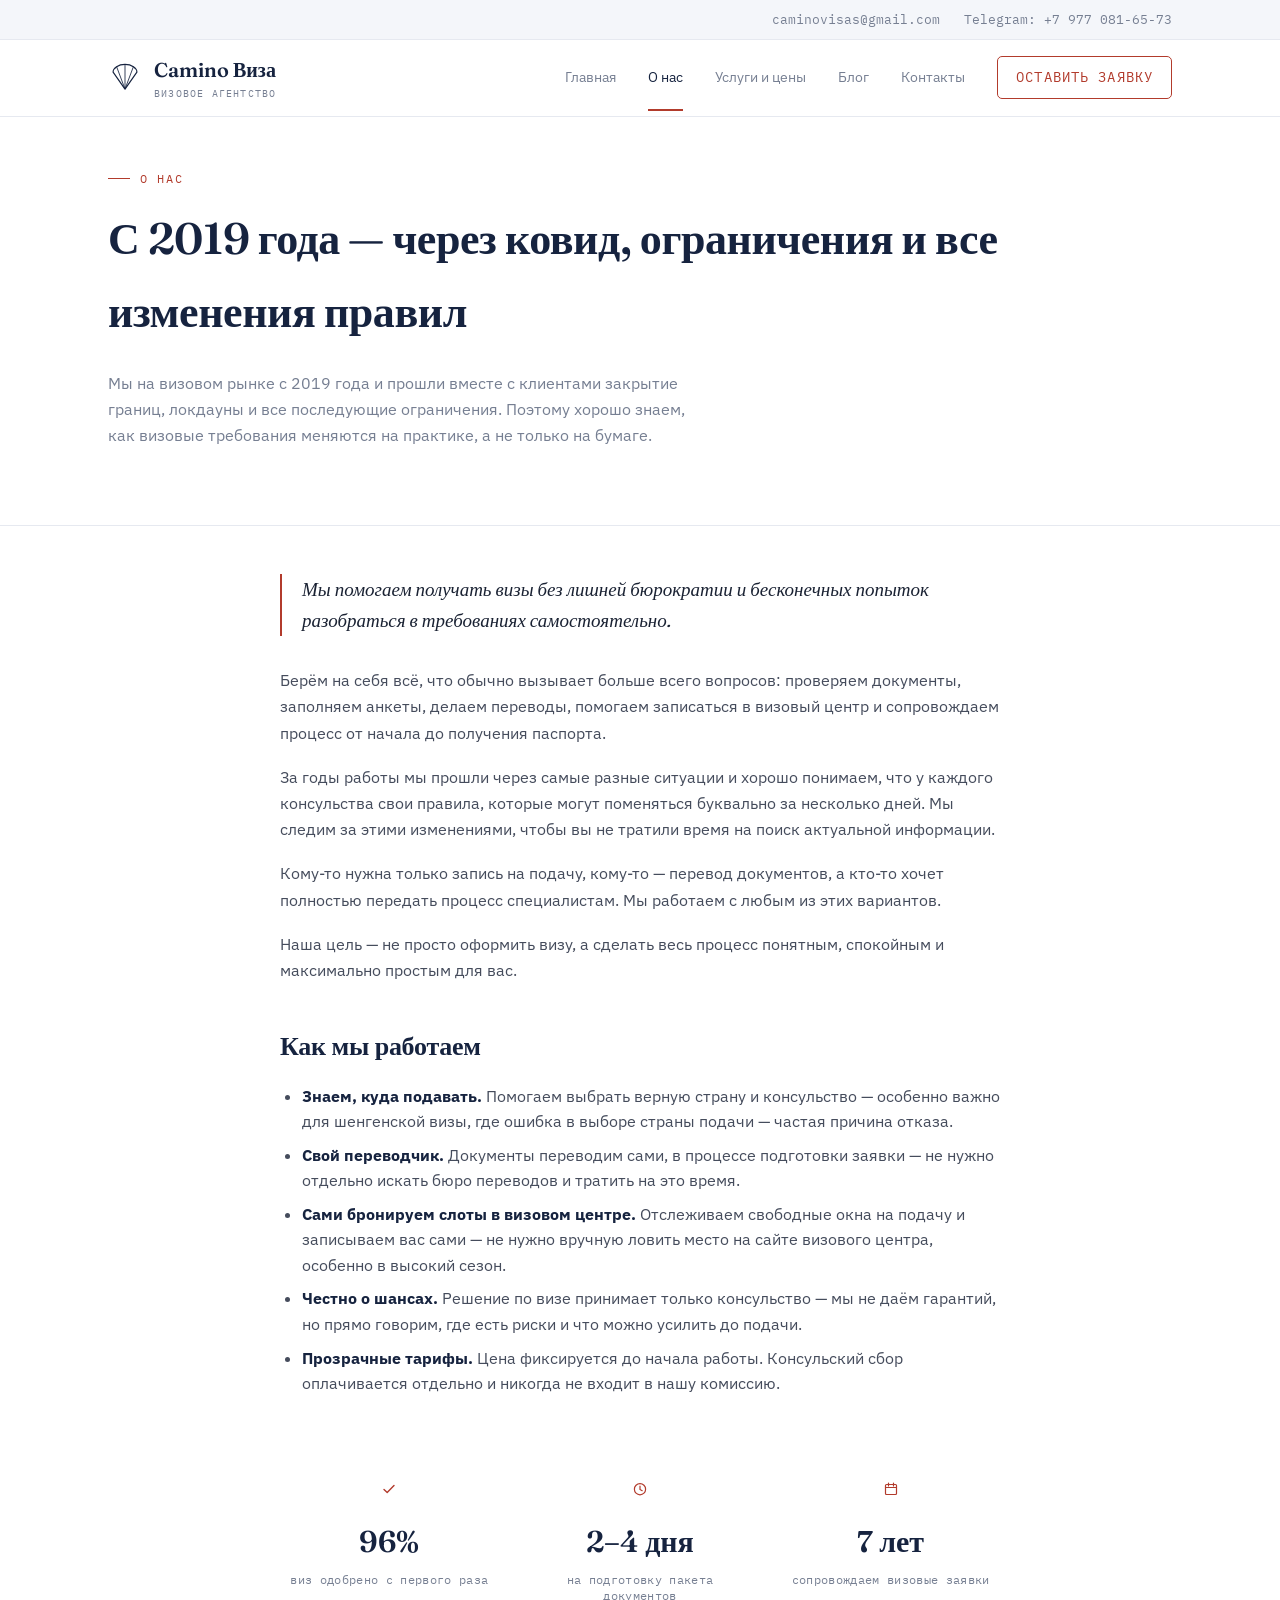
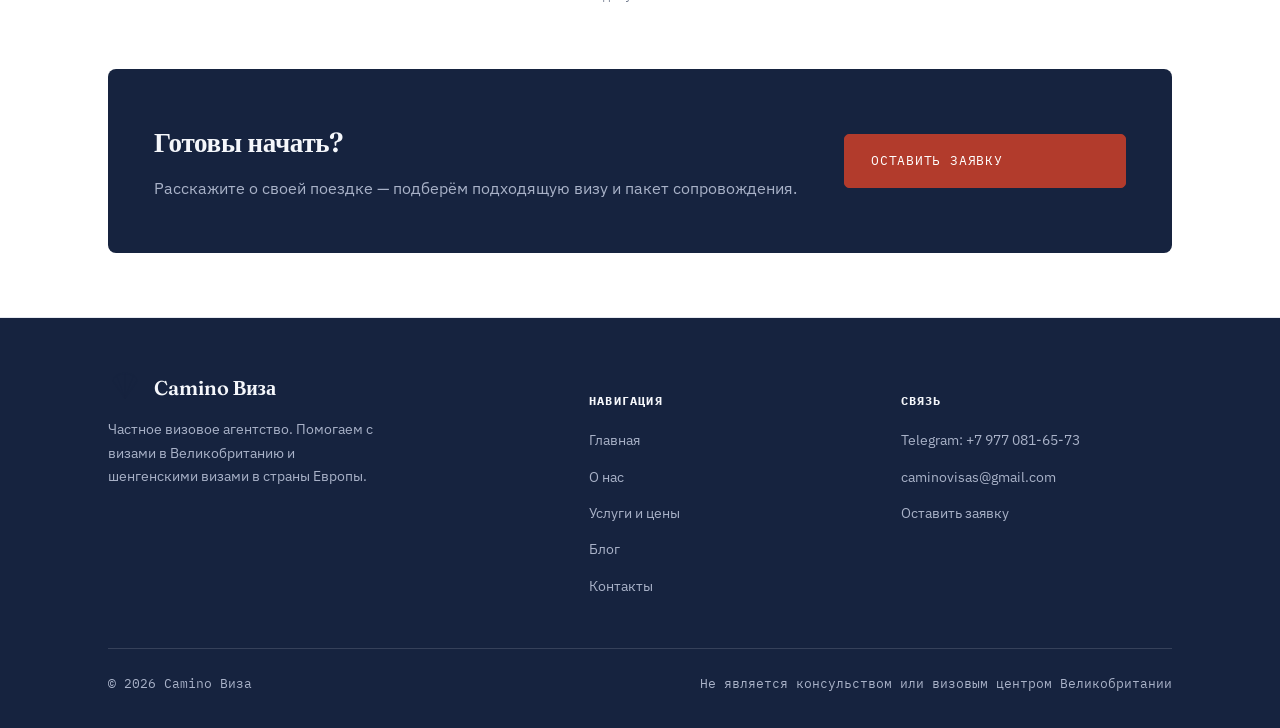
==== commit 3fee9396: "Add files via upload" ====
--- a/about.html
+++ b/about.html
@@ -14,6 +14,13 @@
 </head>
 <body>
 
+<div class="topbar">
+  <div class="container">
+    <a href="mailto:caminovisas@gmail.com">caminovisas@gmail.com</a>
+    <a href="https://t.me/+79770816573">Telegram: +7 977 081-65-73</a>
+  </div>
+</div>
+
 <header class="site-header">
   <div class="container">
     <a href="index.html" class="brand">
@@ -23,7 +30,7 @@
         <path d="M20 33 L20 4" stroke="#16233f" stroke-width="1"/>
         <path d="M20 33 L29.9 6.6" stroke="#16233f" stroke-width="1"/>
       </svg>
-      <span>Camino Виза<small>Consular Service</small></span>
+      <span>Camino Виза<small>Визовое агентство</small></span>
     </a>
     <nav class="nav" id="siteNav">
       <a href="index.html">Главная</a>
@@ -31,7 +38,7 @@
       <a href="services.html">Услуги и цены</a>
       <a href="blog.html">Блог</a>
       <a href="contacts.html">Контакты</a>
-      <a href="contacts.html" class="nav-cta">Оставить заявку</a>
+      <a href="mailto:caminovisas@gmail.com?subject=%D0%97%D0%B0%D1%8F%D0%B2%D0%BA%D0%B0%20%D1%81%20%D1%81%D0%B0%D0%B9%D1%82%D0%B0%20Camino%20%D0%92%D0%B8%D0%B7%D0%B0" class="nav-cta">Оставить заявку</a>
     </nav>
     <button class="burger" id="burgerBtn" aria-label="Меню">☰</button>
   </div>
@@ -48,7 +55,11 @@
 <section class="section" style="padding:48px 0 40px;">
   <div class="container">
     <div class="article-wrap content-plain">
-      <p class="lead">За эти годы мы на практике знаем, в какую страну и консульство подавать документы в каждой конкретной ситуации, и как выстроить процесс так, чтобы он занял минимум времени и нервов.</p>
+      <p class="lead">Мы помогаем получать визы без лишней бюрократии и бесконечных попыток разобраться в требованиях самостоятельно.</p>
+      <p>Берём на себя всё, что обычно вызывает больше всего вопросов: проверяем документы, заполняем анкеты, делаем переводы, помогаем записаться в визовый центр и сопровождаем процесс от начала до получения паспорта.</p>
+      <p>За годы работы мы прошли через самые разные ситуации и хорошо понимаем, что у каждого консульства свои правила, которые могут поменяться буквально за несколько дней. Мы следим за этими изменениями, чтобы вы не тратили время на поиск актуальной информации.</p>
+      <p>Кому-то нужна только запись на подачу, кому-то — перевод документов, а кто-то хочет полностью передать процесс специалистам. Мы работаем с любым из этих вариантов.</p>
+      <p>Наша цель — не просто оформить визу, а сделать весь процесс понятным, спокойным и максимально простым для вас.</p>
 
       <h2>Как мы работаем</h2>
       <ul>
@@ -91,7 +102,7 @@
         <h3>Готовы начать?</h3>
         <p>Расскажите о своей поездке — подберём подходящую визу и пакет сопровождения.</p>
       </div>
-      <a href="contacts.html" class="btn btn-primary">Оставить заявку</a>
+      <a href="mailto:caminovisas@gmail.com?subject=%D0%97%D0%B0%D1%8F%D0%B2%D0%BA%D0%B0%20%D1%81%20%D1%81%D0%B0%D0%B9%D1%82%D0%B0%20Camino%20%D0%92%D0%B8%D0%B7%D0%B0" class="btn btn-primary">Оставить заявку</a>
     </div>
   </div>
 </section>
@@ -124,8 +135,9 @@
       <div>
         <h5>Связь</h5>
         <ul>
-          <li><a href="contacts.html">WhatsApp</a></li>
-          <li><a href="contacts.html">Оставить заявку</a></li>
+          <li><a href="https://t.me/+79770816573">Telegram: +7 977 081-65-73</a></li>
+          <li><a href="mailto:caminovisas@gmail.com">caminovisas@gmail.com</a></li>
+          <li><a href="mailto:caminovisas@gmail.com?subject=%D0%97%D0%B0%D1%8F%D0%B2%D0%BA%D0%B0%20%D1%81%20%D1%81%D0%B0%D0%B9%D1%82%D0%B0%20Camino%20%D0%92%D0%B8%D0%B7%D0%B0">Оставить заявку</a></li>
         </ul>
       </div>
     </div>
--- a/style.css
+++ b/style.css
@@ -63,6 +63,21 @@
   display:inline-block;
 }
 
+/* ---------- top contact bar ---------- */
+.topbar{
+  background:var(--bg-alt);
+  border-bottom:1px solid var(--line);
+}
+.topbar .container{
+  display:flex;justify-content:flex-end;gap:24px;
+  padding:9px 28px;
+  font-family:'IBM Plex Mono', monospace;
+  font-size:12.5px;
+  flex-wrap:wrap;
+}
+.topbar a{color:var(--text-muted);transition:color .2s;}
+.topbar a:hover{color:var(--red);}
+
 /* ---------- header ---------- */
 .site-header{
   position:sticky;top:0;z-index:50;
@@ -336,6 +351,12 @@
   font-size:14.5px;display:flex;gap:10px;color:var(--text-body);
 }
 .price-card li::before{content:"✓";color:var(--red);flex:none;}
+.price-addon{
+  font-size:12.5px;color:var(--text-muted);
+  border-top:1px dashed var(--card-border);
+  padding-top:10px;margin:-8px 0 16px;
+}
+.price-addon strong{color:var(--navy);}
 
 /* ---------- reviews ---------- */
 .review-grid{display:grid;grid-template-columns:repeat(3,1fr);gap:24px;}
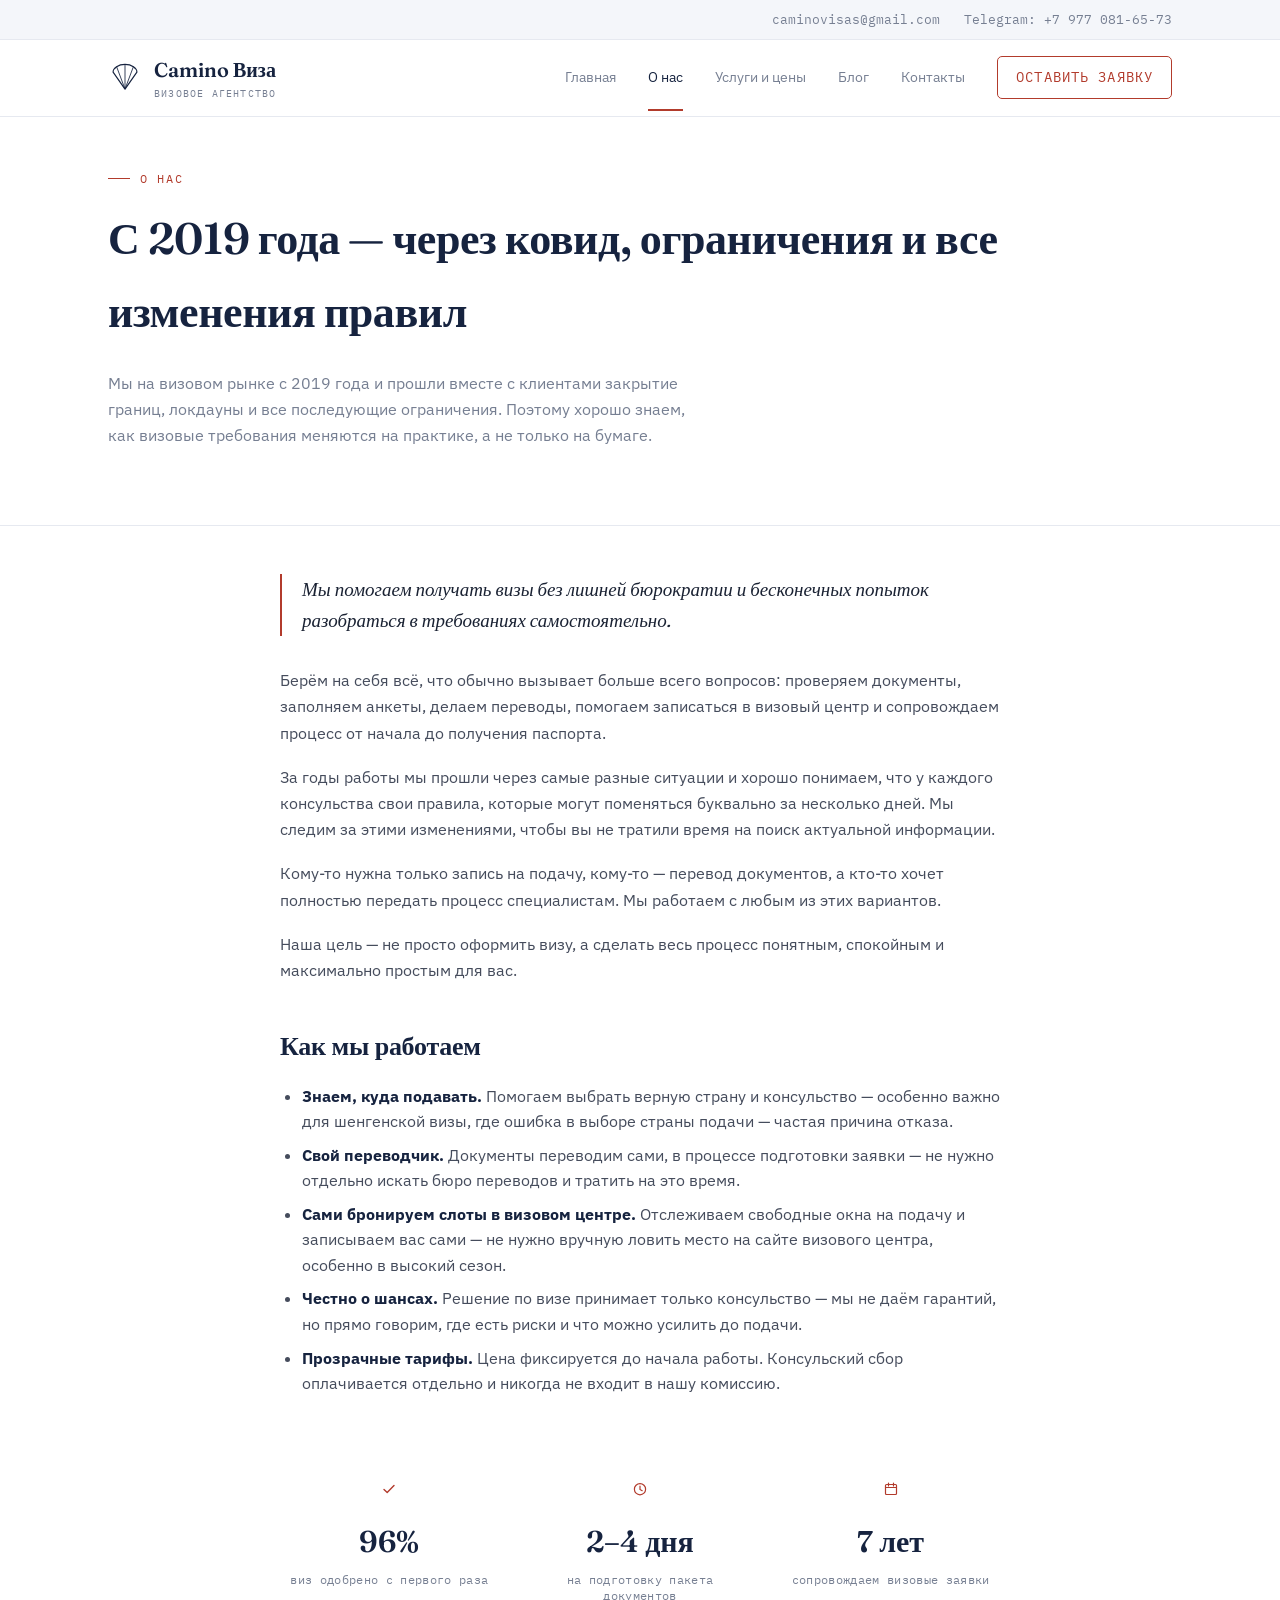
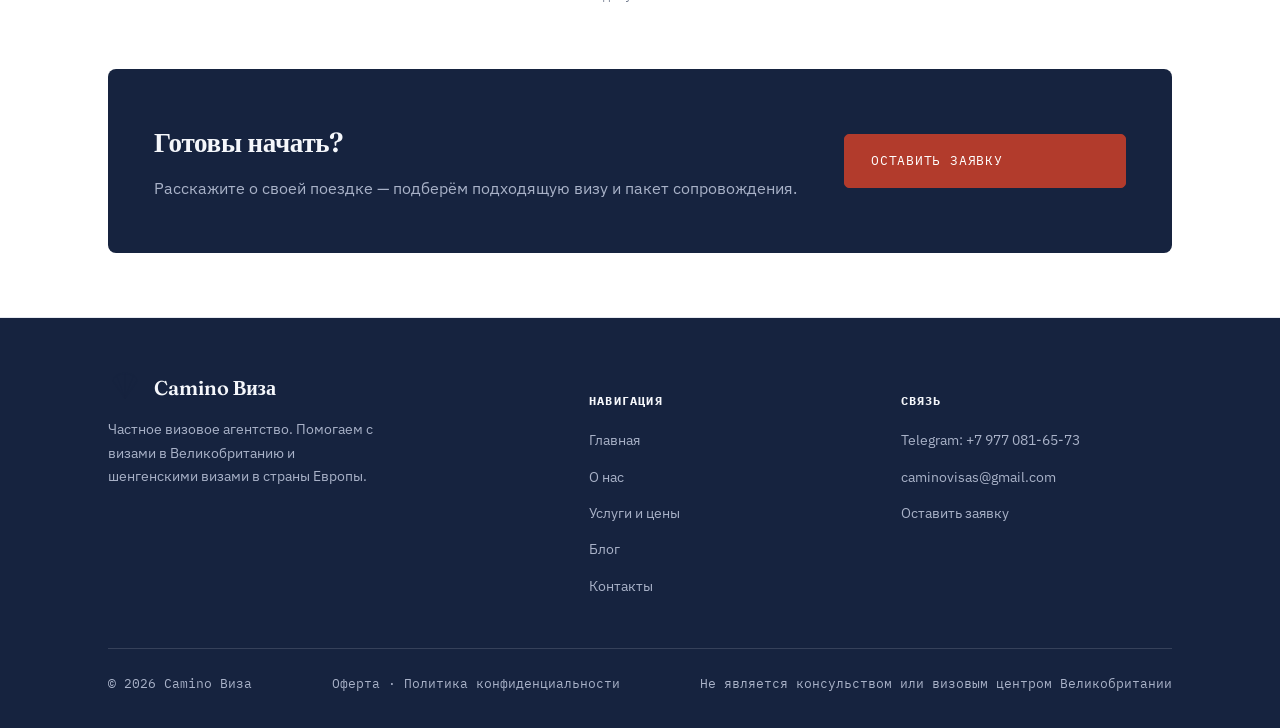
==== commit 6261e048: "Add files via upload" ====
--- a/about.html
+++ b/about.html
@@ -143,6 +143,7 @@
     </div>
     <div class="footer-bottom">
       <span>© 2026 Camino Виза</span>
+      <span><a href="oferta.html">Оферта</a> · <a href="privacy.html">Политика конфиденциальности</a></span>
       <span>Не является консульством или визовым центром Великобритании</span>
     </div>
   </div>
--- a/style.css
+++ b/style.css
@@ -428,10 +428,12 @@
 .footer-bottom{
   border-top:1px solid var(--on-dark-line);
   padding-top:24px;
-  display:flex;justify-content:space-between;
+  display:flex;justify-content:space-between;flex-wrap:wrap;gap:10px 24px;
   font-size:12.5px;color:var(--on-dark-muted);
   font-family:'IBM Plex Mono', monospace;
 }
+.footer-bottom a{color:var(--on-dark-muted);}
+.footer-bottom a:hover{color:var(--on-dark-text);}
 
 /* ---------- page hero (inner pages) ---------- */
 .page-hero{
